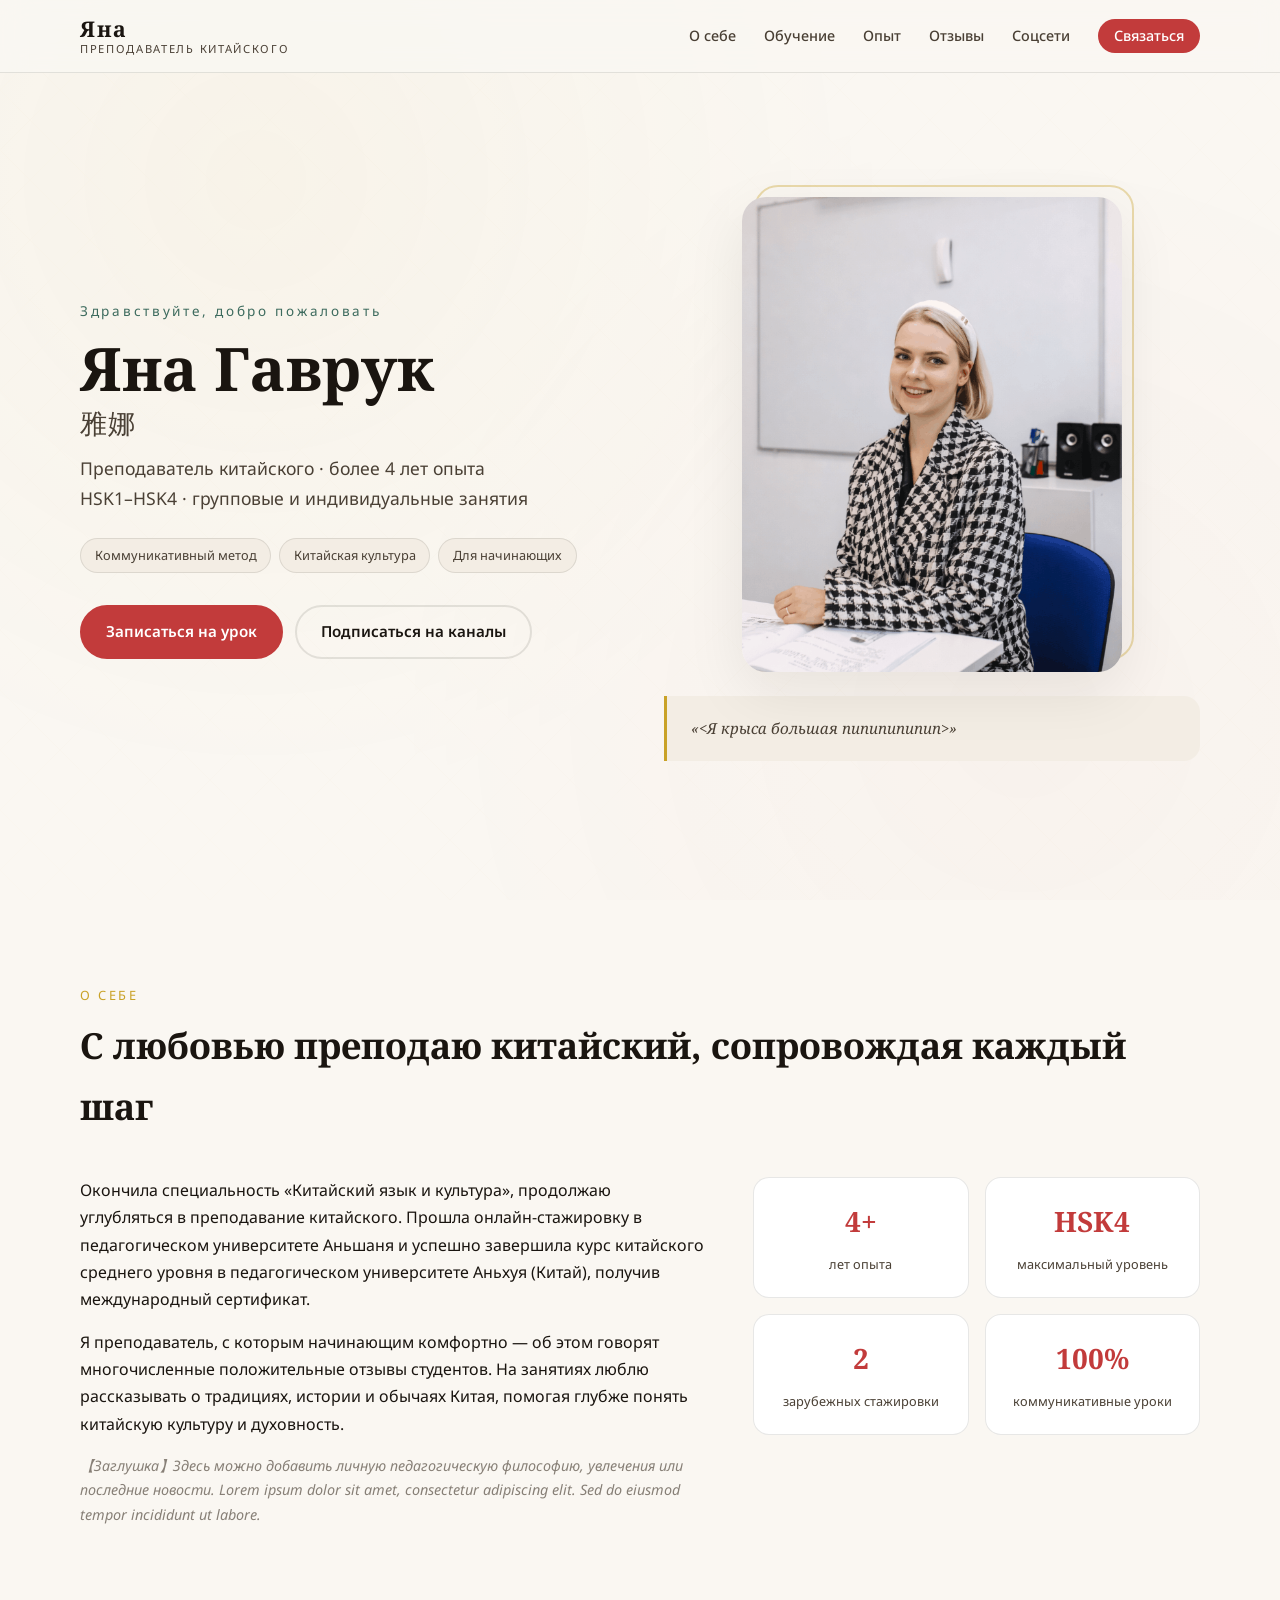
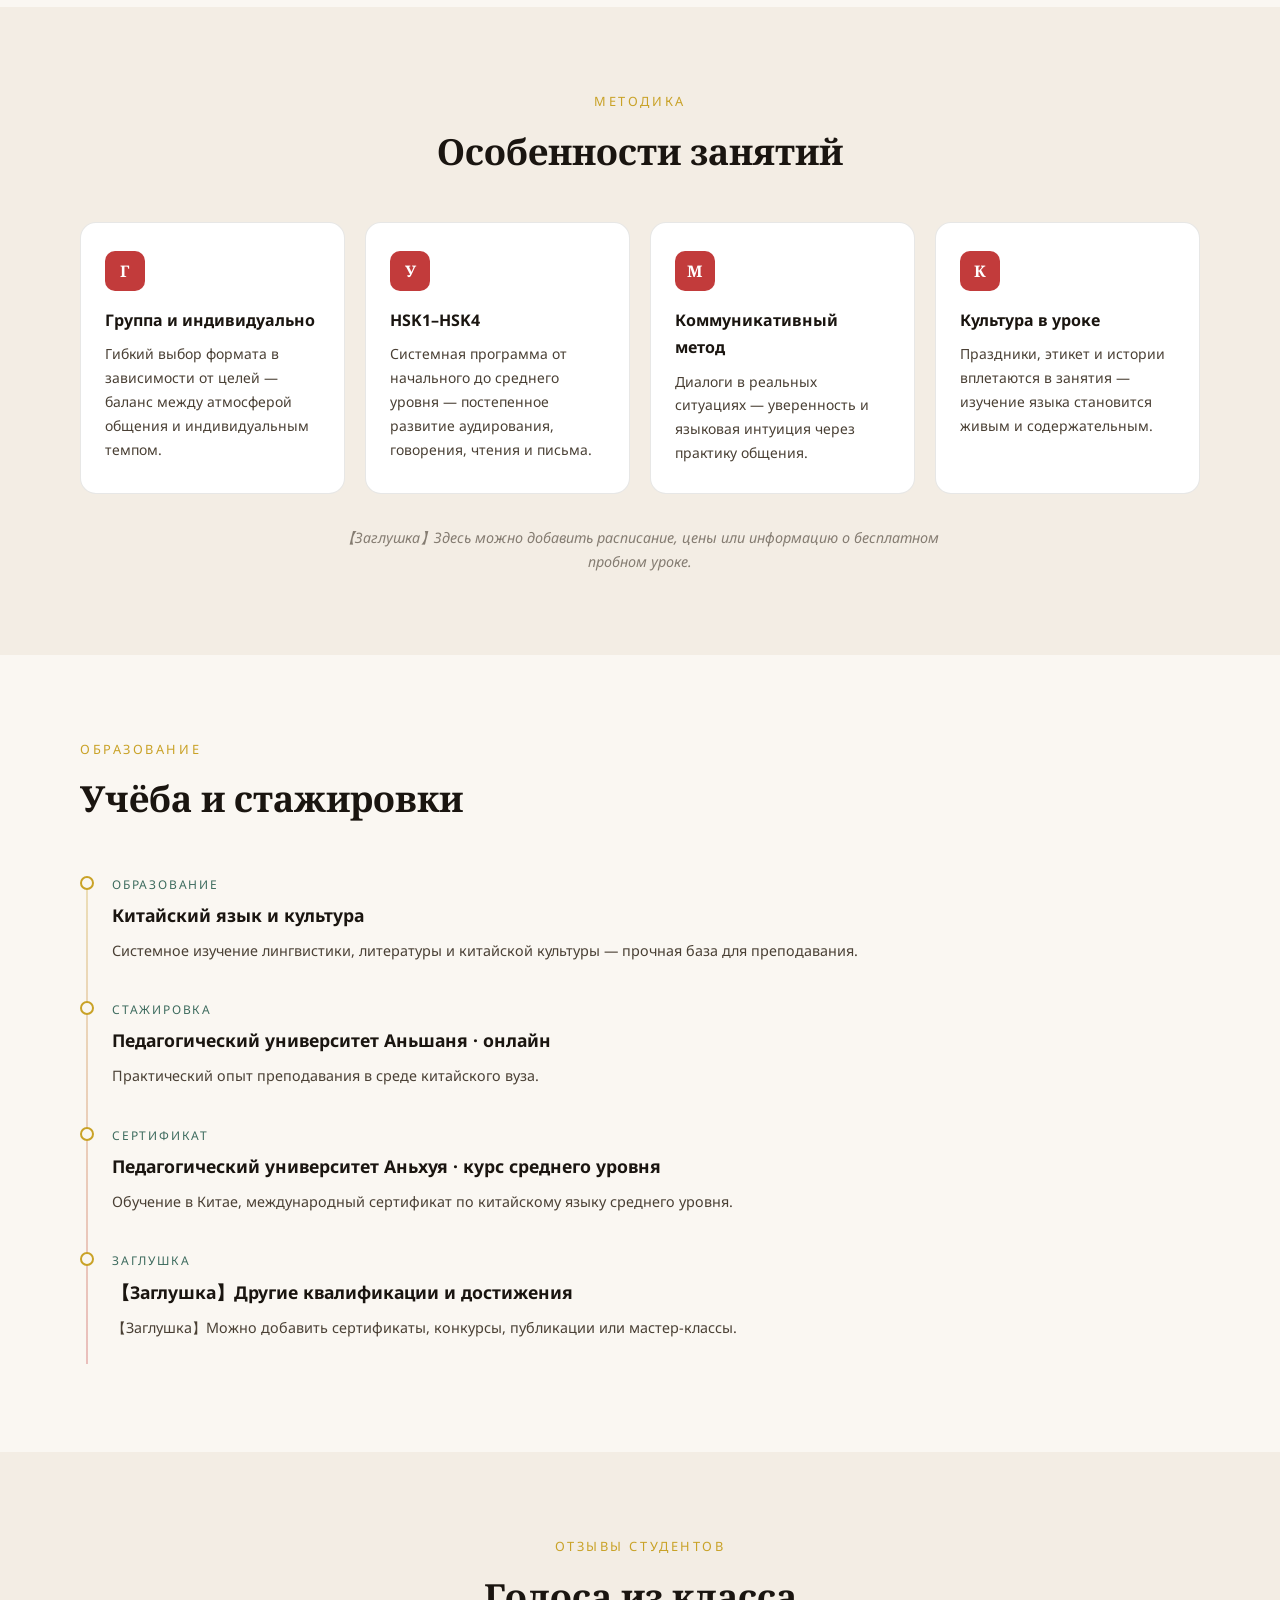
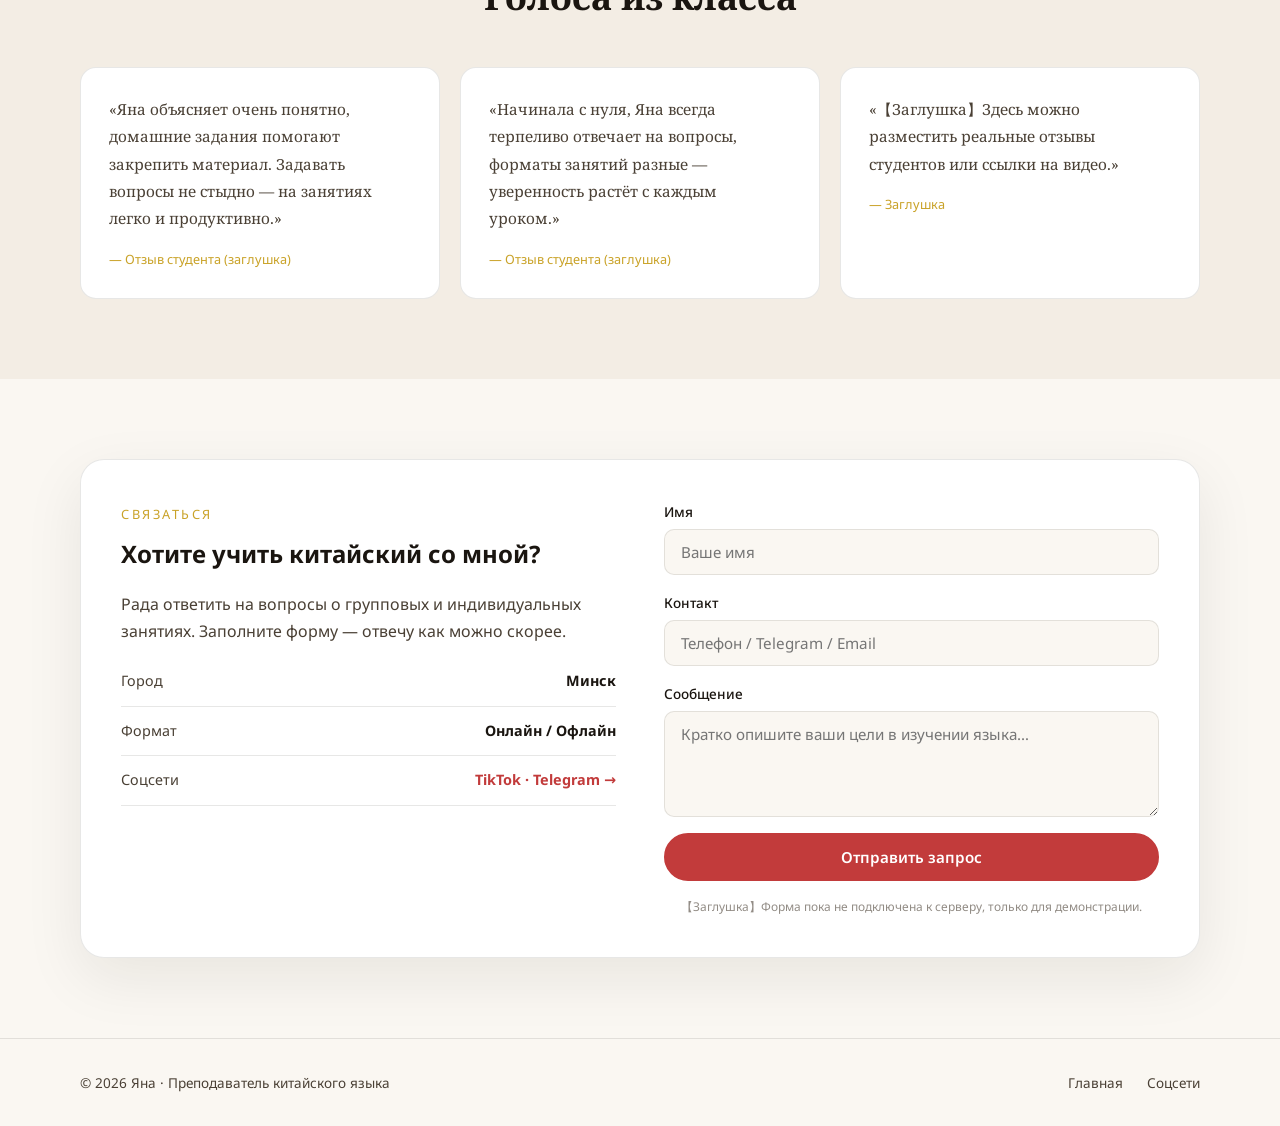
==== index.html @ d9997594 "Initial commit: Yana Chinese teacher portfolio site. Co-authored-by: Cursor <cursoragent@cursor.com>" ====
<!DOCTYPE html>
<html lang="ru">
<head>
  <meta charset="UTF-8" />
  <meta name="viewport" content="width=device-width, initial-scale=1.0" />
  <title>Яна · Преподаватель китайского языка</title>
  <meta name="description" content="Яна (Яна Гаврук) — преподаватель китайского языка, обучает HSK1–HSK4, сочетает язык и китайскую культуру." />
  <link rel="preconnect" href="https://fonts.googleapis.com" />
  <link rel="preconnect" href="https://fonts.gstatic.com" crossorigin />
  <link href="https://fonts.googleapis.com/css2?family=Noto+Sans:wght@300;400;500;600;700&family=Noto+Serif:wght@400;600;700&display=swap" rel="stylesheet" />
  <link rel="stylesheet" href="styles.css" />
</head>
<body>
  <div class="bg-pattern" aria-hidden="true"></div>

  <header class="site-header">
    <nav class="nav container">
      <a class="logo" href="index.html">
        <span class="logo-cn">Яна</span>
        <span class="logo-sub">Преподаватель китайского</span>
      </a>
      <button class="nav-toggle" aria-label="Открыть меню" aria-expanded="false">
        <span></span><span></span><span></span>
      </button>
      <ul class="nav-links">
        <li><a href="#about">О себе</a></li>
        <li><a href="#teaching">Обучение</a></li>
        <li><a href="#experience">Опыт</a></li>
        <li><a href="#reviews">Отзывы</a></li>
        <li><a href="social.html">Соцсети</a></li>
        <li><a href="#contact" class="nav-cta">Связаться</a></li>
      </ul>
    </nav>
  </header>

  <main>
    <section class="hero container">
      <div class="hero-content">
        <p class="eyebrow">Здравствуйте, добро пожаловать</p>
        <h1>Яна Гаврук <span class="name-ru">雅娜</span></h1>
        <p class="hero-lead">
          Преподаватель китайского · более 4 лет опыта<br />
          HSK1–HSK4 · групповые и индивидуальные занятия
        </p>
        <div class="hero-tags">
          <span>Коммуникативный метод</span>
          <span>Китайская культура</span>
          <span>Для начинающих</span>
        </div>
        <div class="hero-actions">
          <a href="#contact" class="btn btn-primary">Записаться на урок</a>
          <a href="social.html" class="btn btn-ghost">Подписаться на каналы</a>
        </div>
      </div>

      <div class="hero-visual">
        <div class="photo-frame">
          <img
            src="assets/photo.png"
            alt="Яна · преподаватель китайского языка"
            class="hero-photo"
            width="380"
            height="475"
          />
          <div class="photo-accent"></div>
        </div>
        <blockquote class="hero-quote">
          «<Я крыса большая пипипипипип>»
        </blockquote>
      </div>
    </section>

    <section id="about" class="section container">
      <div class="section-head">
        <span class="section-label">О себе</span>
        <h2>С любовью преподаю китайский, сопровождая каждый шаг</h2>
      </div>
      <div class="about-grid">
        <div class="about-text">
          <p>
            Окончила специальность «Китайский язык и культура», продолжаю углубляться в преподавание китайского.
            Прошла онлайн-стажировку в педагогическом университете Аньшаня и успешно завершила курс
            китайского среднего уровня в педагогическом университете Аньхуя (Китай), получив международный сертификат.
          </p>
          <p>
            Я преподаватель, с которым начинающим комфортно — об этом говорят многочисленные положительные отзывы студентов.
            На занятиях люблю рассказывать о традициях, истории и обычаях Китая, помогая глубже понять китайскую культуру и духовность.
          </p>
          <p class="placeholder-text">
            【Заглушка】Здесь можно добавить личную педагогическую философию, увлечения или последние новости. Lorem ipsum dolor sit amet,
            consectetur adipiscing elit. Sed do eiusmod tempor incididunt ut labore.
          </p>
        </div>
        <ul class="stats">
          <li>
            <strong>4+</strong>
            <span>лет опыта</span>
          </li>
          <li>
            <strong>HSK4</strong>
            <span>максимальный уровень</span>
          </li>
          <li>
            <strong>2</strong>
            <span>зарубежных стажировки</span>
          </li>
          <li>
            <strong>100%</strong>
            <span>коммуникативные уроки</span>
          </li>
        </ul>
      </div>
    </section>

    <section id="teaching" class="section section-alt">
      <div class="container">
        <div class="section-head center">
          <span class="section-label">Методика</span>
          <h2>Особенности занятий</h2>
        </div>
        <div class="cards">
          <article class="card">
            <div class="card-icon">Г</div>
            <h3>Группа и индивидуально</h3>
            <p>Гибкий выбор формата в зависимости от целей — баланс между атмосферой общения и индивидуальным темпом.</p>
          </article>
          <article class="card">
            <div class="card-icon">У</div>
            <h3>HSK1–HSK4</h3>
            <p>Системная программа от начального до среднего уровня — постепенное развитие аудирования, говорения, чтения и письма.</p>
          </article>
          <article class="card">
            <div class="card-icon">М</div>
            <h3>Коммуникативный метод</h3>
            <p>Диалоги в реальных ситуациях — уверенность и языковая интуиция через практику общения.</p>
          </article>
          <article class="card">
            <div class="card-icon">К</div>
            <h3>Культура в уроке</h3>
            <p>Праздники, этикет и истории вплетаются в занятия — изучение языка становится живым и содержательным.</p>
          </article>
        </div>
        <p class="placeholder-text center-block">
          【Заглушка】Здесь можно добавить расписание, цены или информацию о бесплатном пробном уроке.
        </p>
      </div>
    </section>

    <section id="experience" class="section container">
      <div class="section-head">
        <span class="section-label">Образование</span>
        <h2>Учёба и стажировки</h2>
      </div>
      <ol class="timeline">
        <li>
          <time>Образование</time>
          <h3>Китайский язык и культура</h3>
          <p>Системное изучение лингвистики, литературы и китайской культуры — прочная база для преподавания.</p>
        </li>
        <li>
          <time>Стажировка</time>
          <h3>Педагогический университет Аньшаня · онлайн</h3>
          <p>Практический опыт преподавания в среде китайского вуза.</p>
        </li>
        <li>
          <time>Сертификат</time>
          <h3>Педагогический университет Аньхуя · курс среднего уровня</h3>
          <p>Обучение в Китае, международный сертификат по китайскому языку среднего уровня.</p>
        </li>
        <li>
          <time>Заглушка</time>
          <h3>【Заглушка】Другие квалификации и достижения</h3>
          <p>【Заглушка】Можно добавить сертификаты, конкурсы, публикации или мастер-классы.</p>
        </li>
      </ol>
    </section>

    <section id="reviews" class="section section-alt">
      <div class="container">
        <div class="section-head center">
          <span class="section-label">Отзывы студентов</span>
          <h2>Голоса из класса</h2>
        </div>
        <div class="reviews">
          <figure class="review">
            <blockquote>
              «Яна объясняет очень понятно, домашние задания помогают закрепить материал. Задавать вопросы не стыдно — на занятиях легко и продуктивно.»
            </blockquote>
            <figcaption>— Отзыв студента (заглушка)</figcaption>
          </figure>
          <figure class="review">
            <blockquote>
              «Начинала с нуля, Яна всегда терпеливо отвечает на вопросы, форматы занятий разные — уверенность растёт с каждым уроком.»
            </blockquote>
            <figcaption>— Отзыв студента (заглушка)</figcaption>
          </figure>
          <figure class="review">
            <blockquote>
              «【Заглушка】Здесь можно разместить реальные отзывы студентов или ссылки на видео.»
            </blockquote>
            <figcaption>— Заглушка</figcaption>
          </figure>
        </div>
      </div>
    </section>

    <section id="contact" class="section container">
      <div class="contact-box">
        <div class="contact-text">
          <span class="section-label">Связаться</span>
          <h2>Хотите учить китайский со мной?</h2>
          <p>Рада ответить на вопросы о групповых и индивидуальных занятиях. Заполните форму — отвечу как можно скорее.</p>
          <ul class="contact-meta">
            <li>
              <span>Город</span>
              <strong>Минск</strong>
            </li>
            <li>
              <span>Формат</span>
              <strong>Онлайн / Офлайн</strong>
            </li>
            <li>
              <span>Соцсети</span>
              <strong><a href="social.html">TikTok · Telegram →</a></strong>
            </li>
          </ul>
        </div>
        <form class="contact-form" action="#" method="post">
          <label>
            Имя
            <input type="text" name="name" placeholder="Ваше имя" required />
          </label>
          <label>
            Контакт
            <input type="text" name="contact" placeholder="Телефон / Telegram / Email" required />
          </label>
          <label>
            Сообщение
            <textarea name="message" rows="4" placeholder="Кратко опишите ваши цели в изучении языка…"></textarea>
          </label>
          <button type="submit" class="btn btn-primary btn-full">Отправить запрос</button>
          <p class="form-note">【Заглушка】Форма пока не подключена к серверу, только для демонстрации.</p>
        </form>
      </div>
    </section>
  </main>

  <footer class="site-footer">
    <div class="container footer-inner">
      <p>© 2026 Яна · Преподаватель китайского языка</p>
      <nav>
        <a href="index.html">Главная</a>
        <a href="social.html">Соцсети</a>
      </nav>
    </div>
  </footer>

  <script src="main.js"></script>
</body>
</html>
---- styles.css ----
/* ── Design tokens ── */
:root {
  --ink: #1a1510;
  --ink-soft: #4a4035;
  --paper: #faf7f2;
  --paper-alt: #f3ede4;
  --red: #c23b3b;
  --red-deep: #9b2c2c;
  --gold: #c9a227;
  --gold-light: #e8d48b;
  --jade: #3d6b5e;
  --border: rgba(26, 21, 16, 0.1);
  --shadow: 0 20px 60px rgba(26, 21, 16, 0.08);
  --radius: 16px;
  --radius-lg: 24px;
  --font-sans: "Noto Sans", system-ui, sans-serif;
  --font-serif: "Noto Serif", Georgia, serif;
  --max-w: 1120px;
  --header-h: 72px;
}

*, *::before, *::after { box-sizing: border-box; margin: 0; padding: 0; }

html { scroll-behavior: smooth; }

body {
  font-family: var(--font-sans);
  color: var(--ink);
  background: var(--paper);
  line-height: 1.7;
  -webkit-font-smoothing: antialiased;
}

a { color: var(--red); text-decoration: none; transition: color 0.2s; }
a:hover { color: var(--red-deep); }

img { max-width: 100%; display: block; }

.container {
  width: min(100% - 2rem, var(--max-w));
  margin-inline: auto;
}

/* ── Background pattern ── */
.bg-pattern {
  position: fixed;
  inset: 0;
  pointer-events: none;
  z-index: -1;
  opacity: 0.35;
  background-image:
    radial-gradient(circle at 20% 20%, rgba(201, 162, 39, 0.12) 0%, transparent 50%),
    radial-gradient(circle at 80% 80%, rgba(194, 59, 59, 0.08) 0%, transparent 50%),
    url("data:image/svg+xml,%3Csvg width='60' height='60' viewBox='0 0 60 60' xmlns='http://www.w3.org/2000/svg'%3E%3Cpath d='M30 0L60 30L30 60L0 30Z' fill='none' stroke='%23c9a227' stroke-width='0.3' opacity='0.15'/%3E%3C/svg%3E");
}

/* ── Header ── */
.site-header {
  position: sticky;
  top: 0;
  z-index: 100;
  background: rgba(250, 247, 242, 0.85);
  backdrop-filter: blur(12px);
  border-bottom: 1px solid var(--border);
}

.nav {
  display: flex;
  align-items: center;
  justify-content: space-between;
  height: var(--header-h);
  gap: 1rem;
}

.logo {
  display: flex;
  flex-direction: column;
  line-height: 1.2;
  color: var(--ink);
}
.logo:hover { color: var(--ink); }
.logo-cn {
  font-family: var(--font-serif);
  font-size: 1.35rem;
  font-weight: 700;
  letter-spacing: 0.08em;
}
.logo-sub {
  font-size: 0.7rem;
  color: var(--ink-soft);
  letter-spacing: 0.15em;
  text-transform: uppercase;
}

.nav-links {
  display: flex;
  align-items: center;
  gap: 1.75rem;
  list-style: none;
}

.nav-links a {
  font-size: 0.9rem;
  color: var(--ink-soft);
  font-weight: 500;
}
.nav-links a:hover,
.nav-links a.active { color: var(--red); }

.nav-cta {
  padding: 0.45rem 1rem;
  background: var(--red);
  color: #fff !important;
  border-radius: 999px;
}
.nav-cta:hover { background: var(--red-deep); color: #fff !important; }

.nav-toggle {
  display: none;
  flex-direction: column;
  gap: 5px;
  background: none;
  border: none;
  cursor: pointer;
  padding: 4px;
}
.nav-toggle span {
  display: block;
  width: 22px;
  height: 2px;
  background: var(--ink);
  border-radius: 2px;
  transition: transform 0.3s, opacity 0.3s;
}

/* ── Buttons ── */
.btn {
  display: inline-flex;
  align-items: center;
  justify-content: center;
  gap: 0.5rem;
  padding: 0.75rem 1.5rem;
  border-radius: 999px;
  font-size: 0.95rem;
  font-weight: 600;
  border: 2px solid transparent;
  cursor: pointer;
  transition: all 0.25s;
  font-family: inherit;
}

.btn-primary {
  background: var(--red);
  color: #fff;
  border-color: var(--red);
}
.btn-primary:hover {
  background: var(--red-deep);
  border-color: var(--red-deep);
  color: #fff;
  transform: translateY(-1px);
  box-shadow: 0 8px 24px rgba(194, 59, 59, 0.25);
}

.btn-ghost {
  background: transparent;
  color: var(--ink);
  border-color: var(--border);
}
.btn-ghost:hover {
  border-color: var(--gold);
  color: var(--red);
}

.btn-full { width: 100%; }

/* ── Hero ── */
.hero {
  display: grid;
  grid-template-columns: 1fr 1fr;
  gap: 3rem;
  align-items: center;
  padding: 4rem 0 5rem;
  min-height: calc(100vh - var(--header-h));
}

.eyebrow {
  font-size: 0.85rem;
  color: var(--jade);
  letter-spacing: 0.2em;
  margin-bottom: 0.75rem;
}

.hero h1 {
  font-family: var(--font-serif);
  font-size: clamp(2.5rem, 5vw, 3.75rem);
  font-weight: 700;
  line-height: 1.15;
  margin-bottom: 1rem;
}

.name-ru {
  display: block;
  font-size: 0.45em;
  font-family: var(--font-sans);
  font-weight: 400;
  color: var(--ink-soft);
  letter-spacing: 0.05em;
  margin-top: 0.25rem;
}

.hero-lead {
  font-size: 1.1rem;
  color: var(--ink-soft);
  margin-bottom: 1.5rem;
}

.hero-tags {
  display: flex;
  flex-wrap: wrap;
  gap: 0.5rem;
  margin-bottom: 2rem;
}
.hero-tags span {
  padding: 0.35rem 0.85rem;
  background: var(--paper-alt);
  border: 1px solid var(--border);
  border-radius: 999px;
  font-size: 0.8rem;
  color: var(--ink-soft);
}

.hero-actions { display: flex; flex-wrap: wrap; gap: 0.75rem; }

/* Photo placeholder */
.hero-visual { position: relative; }

.photo-frame {
  position: relative;
  aspect-ratio: 4 / 5;
  max-width: 380px;
  margin-inline: auto;
}

.hero-photo {
  width: 100%;
  height: 100%;
  object-fit: cover;
  object-position: center top;
  border-radius: var(--radius-lg);
  position: relative;
  z-index: 1;
  box-shadow: var(--shadow);
}

.photo-accent {
  position: absolute;
  inset: -12px -12px 12px 12px;
  border: 2px solid var(--gold);
  border-radius: var(--radius-lg);
  opacity: 0.35;
  z-index: 0;
}

.hero-quote {
  margin-top: 1.5rem;
  padding: 1.25rem 1.5rem;
  background: var(--paper-alt);
  border-left: 3px solid var(--gold);
  border-radius: 0 var(--radius) var(--radius) 0;
  font-family: var(--font-serif);
  font-size: 0.95rem;
  color: var(--ink-soft);
  font-style: italic;
}

/* ── Sections ── */
.section { padding: 5rem 0; }
.section-alt { background: var(--paper-alt); }

.section-head { margin-bottom: 2.5rem; }
.section-head.center { text-align: center; }

.section-label {
  display: inline-block;
  font-size: 0.8rem;
  letter-spacing: 0.2em;
  color: var(--gold);
  margin-bottom: 0.5rem;
  text-transform: uppercase;
}

.section-head h2,
.social-page h1 {
  font-family: var(--font-serif);
  font-size: clamp(1.75rem, 3vw, 2.25rem);
  font-weight: 700;
}

.page-intro {
  margin-top: 1rem;
  color: var(--ink-soft);
  max-width: 520px;
  margin-inline: auto;
}

.placeholder-text {
  color: var(--ink-soft);
  opacity: 0.65;
  font-size: 0.9rem;
  font-style: italic;
  margin-top: 1rem;
}
.center-block { text-align: center; max-width: 600px; margin-inline: auto; }

/* ── About ── */
.about-grid {
  display: grid;
  grid-template-columns: 1.4fr 1fr;
  gap: 3rem;
  align-items: start;
}

.about-text p + p { margin-top: 1rem; }

.stats {
  list-style: none;
  display: grid;
  grid-template-columns: 1fr 1fr;
  gap: 1rem;
}
.stats li {
  padding: 1.25rem;
  background: #fff;
  border-radius: var(--radius);
  border: 1px solid var(--border);
  text-align: center;
}
.stats strong {
  display: block;
  font-family: var(--font-serif);
  font-size: 1.75rem;
  color: var(--red);
  margin-bottom: 0.25rem;
}
.stats span { font-size: 0.8rem; color: var(--ink-soft); }

/* ── Cards ── */
.cards {
  display: grid;
  grid-template-columns: repeat(4, 1fr);
  gap: 1.25rem;
  margin-bottom: 2rem;
}

.card {
  padding: 1.75rem 1.5rem;
  background: #fff;
  border-radius: var(--radius);
  border: 1px solid var(--border);
  transition: transform 0.25s, box-shadow 0.25s;
}
.card:hover {
  transform: translateY(-4px);
  box-shadow: var(--shadow);
}

.card-icon {
  width: 40px;
  height: 40px;
  display: flex;
  align-items: center;
  justify-content: center;
  background: var(--red);
  color: #fff;
  border-radius: 10px;
  font-family: var(--font-serif);
  font-weight: 700;
  font-size: 1rem;
  margin-bottom: 1rem;
}

.card h3 {
  font-size: 1rem;
  margin-bottom: 0.5rem;
}
.card p {
  font-size: 0.875rem;
  color: var(--ink-soft);
}

/* ── Timeline ── */
.timeline {
  list-style: none;
  position: relative;
  padding-left: 2rem;
}
.timeline::before {
  content: "";
  position: absolute;
  left: 6px;
  top: 8px;
  bottom: 8px;
  width: 2px;
  background: linear-gradient(to bottom, var(--gold), var(--red));
  opacity: 0.3;
}
.timeline li {
  position: relative;
  padding-bottom: 2rem;
}
.timeline li::before {
  content: "";
  position: absolute;
  left: -2rem;
  top: 6px;
  width: 14px;
  height: 14px;
  border-radius: 50%;
  background: var(--paper);
  border: 2px solid var(--gold);
}
.timeline time {
  font-size: 0.75rem;
  letter-spacing: 0.15em;
  color: var(--jade);
  text-transform: uppercase;
}
.timeline h3 {
  font-size: 1.1rem;
  margin: 0.25rem 0 0.5rem;
}
.timeline p {
  font-size: 0.9rem;
  color: var(--ink-soft);
}

/* ── Reviews ── */
.reviews {
  display: grid;
  grid-template-columns: repeat(3, 1fr);
  gap: 1.25rem;
}

.review {
  padding: 1.75rem;
  background: #fff;
  border-radius: var(--radius);
  border: 1px solid var(--border);
}
.review blockquote {
  font-family: var(--font-serif);
  font-size: 0.95rem;
  color: var(--ink-soft);
  margin-bottom: 1rem;
  line-height: 1.8;
}
.review figcaption {
  font-size: 0.8rem;
  color: var(--gold);
}

/* ── Contact ── */
.contact-box {
  display: grid;
  grid-template-columns: 1fr 1fr;
  gap: 3rem;
  padding: 2.5rem;
  background: #fff;
  border-radius: var(--radius-lg);
  border: 1px solid var(--border);
  box-shadow: var(--shadow);
}

.contact-text p { color: var(--ink-soft); margin: 1rem 0 1.5rem; }

.contact-meta {
  list-style: none;
  display: flex;
  flex-direction: column;
  gap: 0.75rem;
}
.contact-meta li {
  display: flex;
  justify-content: space-between;
  padding-bottom: 0.75rem;
  border-bottom: 1px solid var(--border);
  font-size: 0.9rem;
}
.contact-meta span { color: var(--ink-soft); }

.contact-form {
  display: flex;
  flex-direction: column;
  gap: 1rem;
}
.contact-form label {
  display: flex;
  flex-direction: column;
  gap: 0.35rem;
  font-size: 0.85rem;
  font-weight: 500;
}
.contact-form input,
.contact-form textarea {
  padding: 0.75rem 1rem;
  border: 1px solid var(--border);
  border-radius: 10px;
  font-family: inherit;
  font-size: 0.95rem;
  background: var(--paper);
  transition: border-color 0.2s;
}
.contact-form input:focus,
.contact-form textarea:focus {
  outline: none;
  border-color: var(--gold);
}

.form-note {
  font-size: 0.75rem;
  color: var(--ink-soft);
  opacity: 0.6;
  text-align: center;
}

/* ── Social page ── */
.social-page .section { padding-top: 3rem; }

.social-grid {
  display: grid;
  grid-template-columns: 1fr 1fr;
  gap: 1.5rem;
  margin: 2.5rem 0;
}

.social-card {
  padding: 2rem;
  background: #fff;
  border-radius: var(--radius-lg);
  border: 1px solid var(--border);
  box-shadow: var(--shadow);
}

.social-card-header {
  display: flex;
  align-items: center;
  gap: 1rem;
  margin-bottom: 1.25rem;
}

.social-icon {
  width: 52px;
  height: 52px;
  border-radius: 14px;
  display: flex;
  align-items: center;
  justify-content: center;
}
.social-icon svg { width: 28px; height: 28px; }

.social-tiktok .social-icon {
  background: #010101;
  color: #fff;
}
.social-telegram .social-icon {
  background: #2aabee;
  color: #fff;
}

.social-card h2 {
  font-family: var(--font-serif);
  font-size: 1.35rem;
}
.social-handle {
  font-size: 0.85rem;
  color: var(--ink-soft);
}

.social-card > p {
  color: var(--ink-soft);
  font-size: 0.9rem;
  margin-bottom: 1rem;
}

.social-features {
  list-style: none;
  margin-bottom: 1.5rem;
}
.social-features li {
  padding: 0.4rem 0;
  font-size: 0.875rem;
  color: var(--ink-soft);
  padding-left: 1.25rem;
  position: relative;
}
.social-features li::before {
  content: "·";
  position: absolute;
  left: 0;
  color: var(--gold);
  font-weight: 700;
}

.social-preview {
  margin-top: 3rem;
  padding: 2rem;
  background: var(--paper-alt);
  border-radius: var(--radius-lg);
}
.social-preview h3 {
  font-family: var(--font-serif);
  margin-bottom: 1.25rem;
}

.preview-grid {
  display: grid;
  grid-template-columns: repeat(4, 1fr);
  gap: 1rem;
}

.preview-item p {
  font-size: 0.8rem;
  color: var(--ink-soft);
  margin-top: 0.5rem;
}

.placeholder-thumb {
  aspect-ratio: 16/10;
  background: linear-gradient(135deg, #e8e2d8, #d5cdc0);
  border-radius: 10px;
  display: flex;
  align-items: center;
  justify-content: center;
  font-size: 0.75rem;
  color: var(--ink-soft);
  opacity: 0.7;
  border: 1px dashed var(--border);
}

.back-link-wrap {
  text-align: center;
  margin-top: 2.5rem;
}

/* ── Footer ── */
.site-footer {
  padding: 2rem 0;
  border-top: 1px solid var(--border);
}
.footer-inner {
  display: flex;
  justify-content: space-between;
  align-items: center;
  font-size: 0.85rem;
  color: var(--ink-soft);
}
.footer-inner nav {
  display: flex;
  gap: 1.5rem;
}
.footer-inner a { color: var(--ink-soft); }
.footer-inner a:hover { color: var(--red); }

/* ── Responsive ── */
@media (max-width: 960px) {
  .hero { grid-template-columns: 1fr; min-height: auto; padding-top: 2.5rem; }
  .hero-visual { order: -1; }
  .photo-frame { max-width: 280px; }
  .about-grid { grid-template-columns: 1fr; }
  .cards { grid-template-columns: repeat(2, 1fr); }
  .reviews { grid-template-columns: 1fr; }
  .contact-box { grid-template-columns: 1fr; }
  .social-grid { grid-template-columns: 1fr; }
  .preview-grid { grid-template-columns: repeat(2, 1fr); }
}

@media (max-width: 640px) {
  .nav-toggle { display: flex; }

  .nav-links {
    position: fixed;
    top: var(--header-h);
    left: 0;
    right: 0;
    background: rgba(250, 247, 242, 0.97);
    backdrop-filter: blur(12px);
    flex-direction: column;
    padding: 1.5rem;
    gap: 1rem;
    border-bottom: 1px solid var(--border);
    transform: translateY(-120%);
    opacity: 0;
    transition: transform 0.3s, opacity 0.3s;
    pointer-events: none;
  }
  .nav-links.open {
    transform: translateY(0);
    opacity: 1;
    pointer-events: auto;
  }

  .cards { grid-template-columns: 1fr; }
  .stats { grid-template-columns: 1fr 1fr; }
  .preview-grid { grid-template-columns: 1fr 1fr; }
  .footer-inner { flex-direction: column; gap: 1rem; text-align: center; }
}
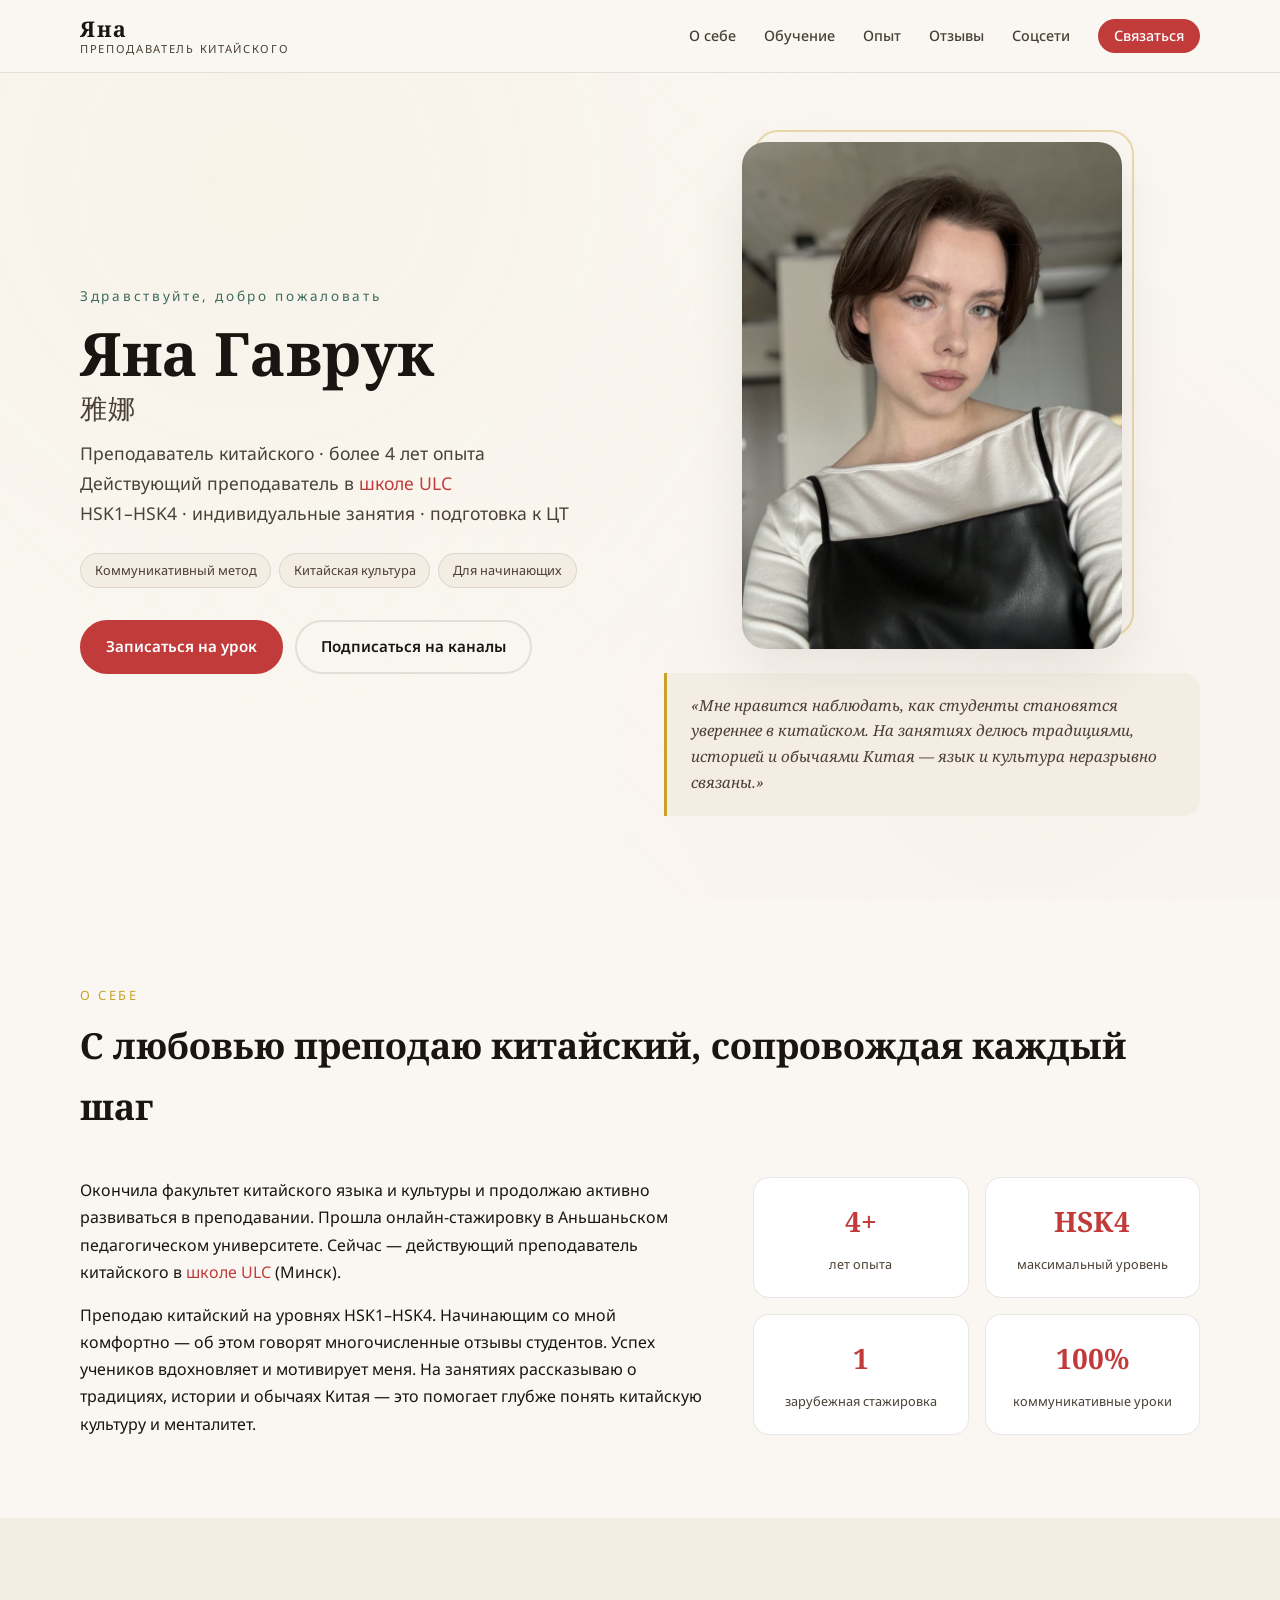
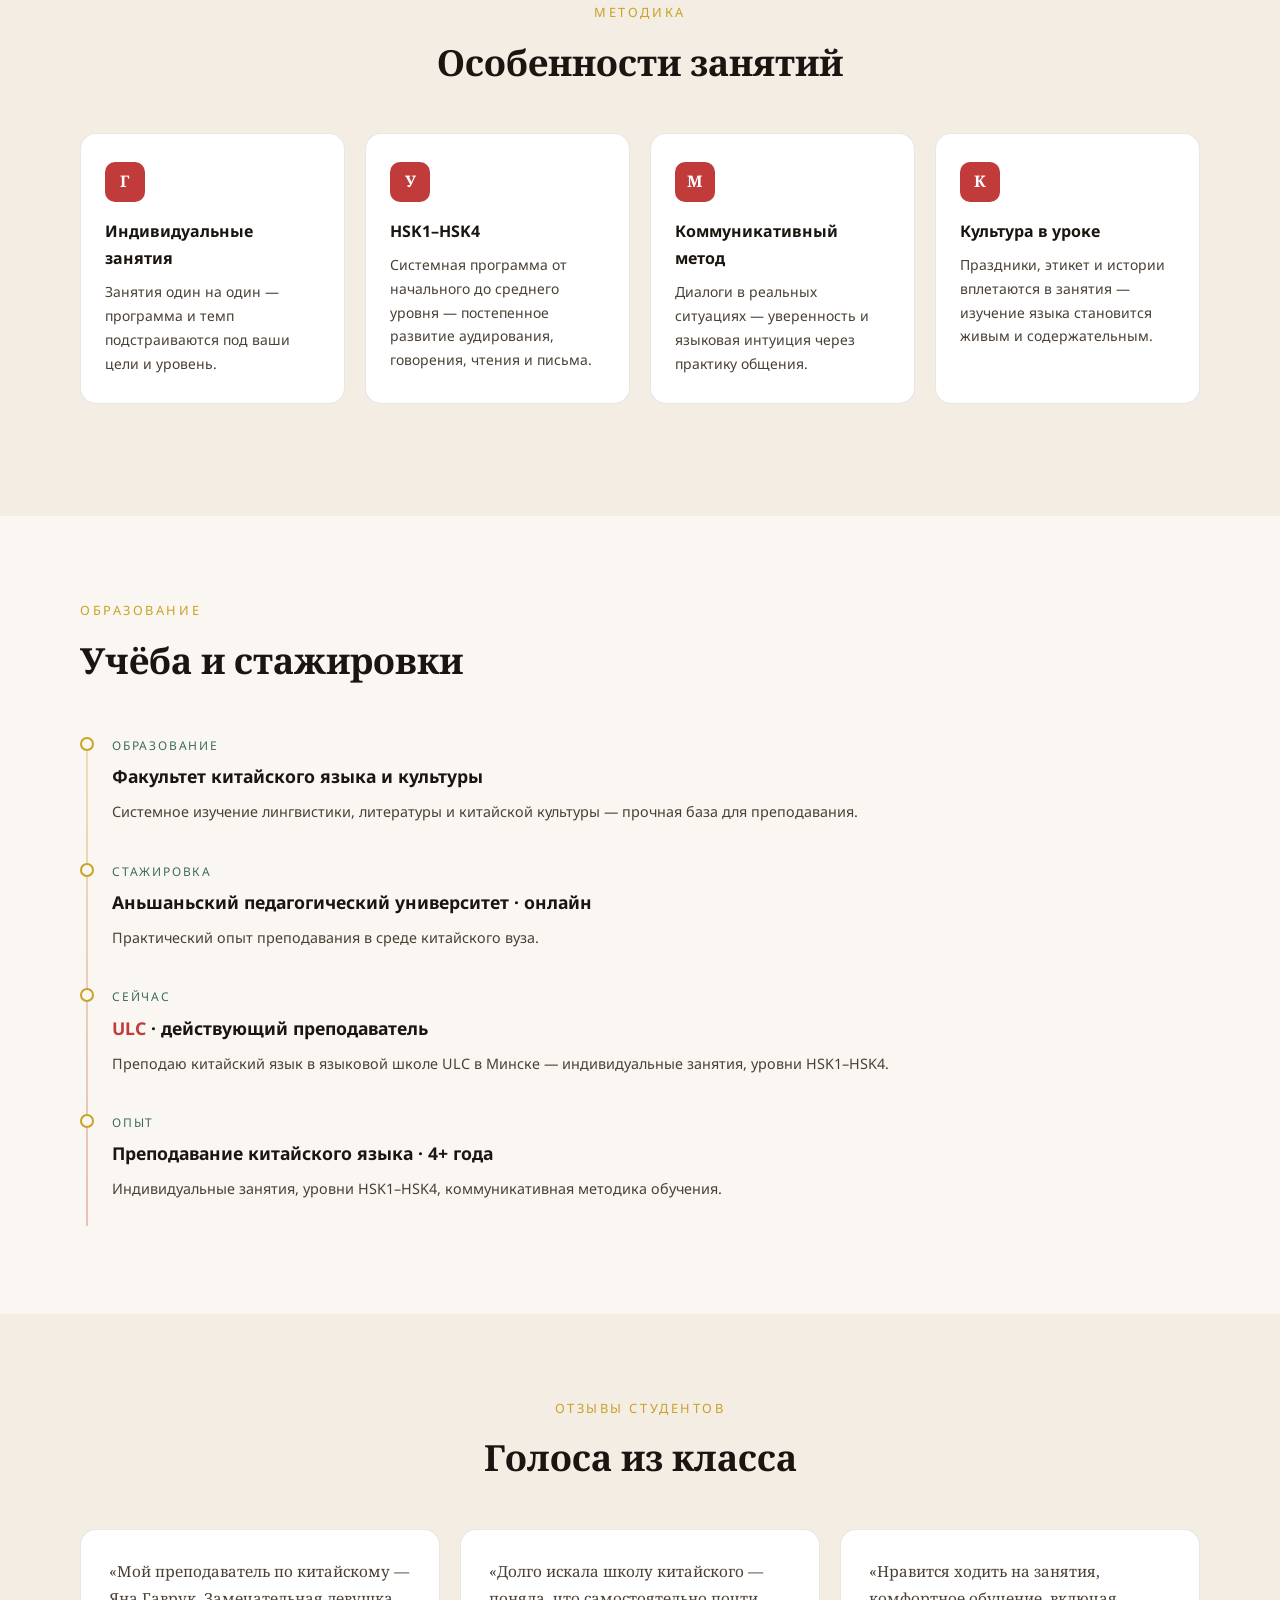
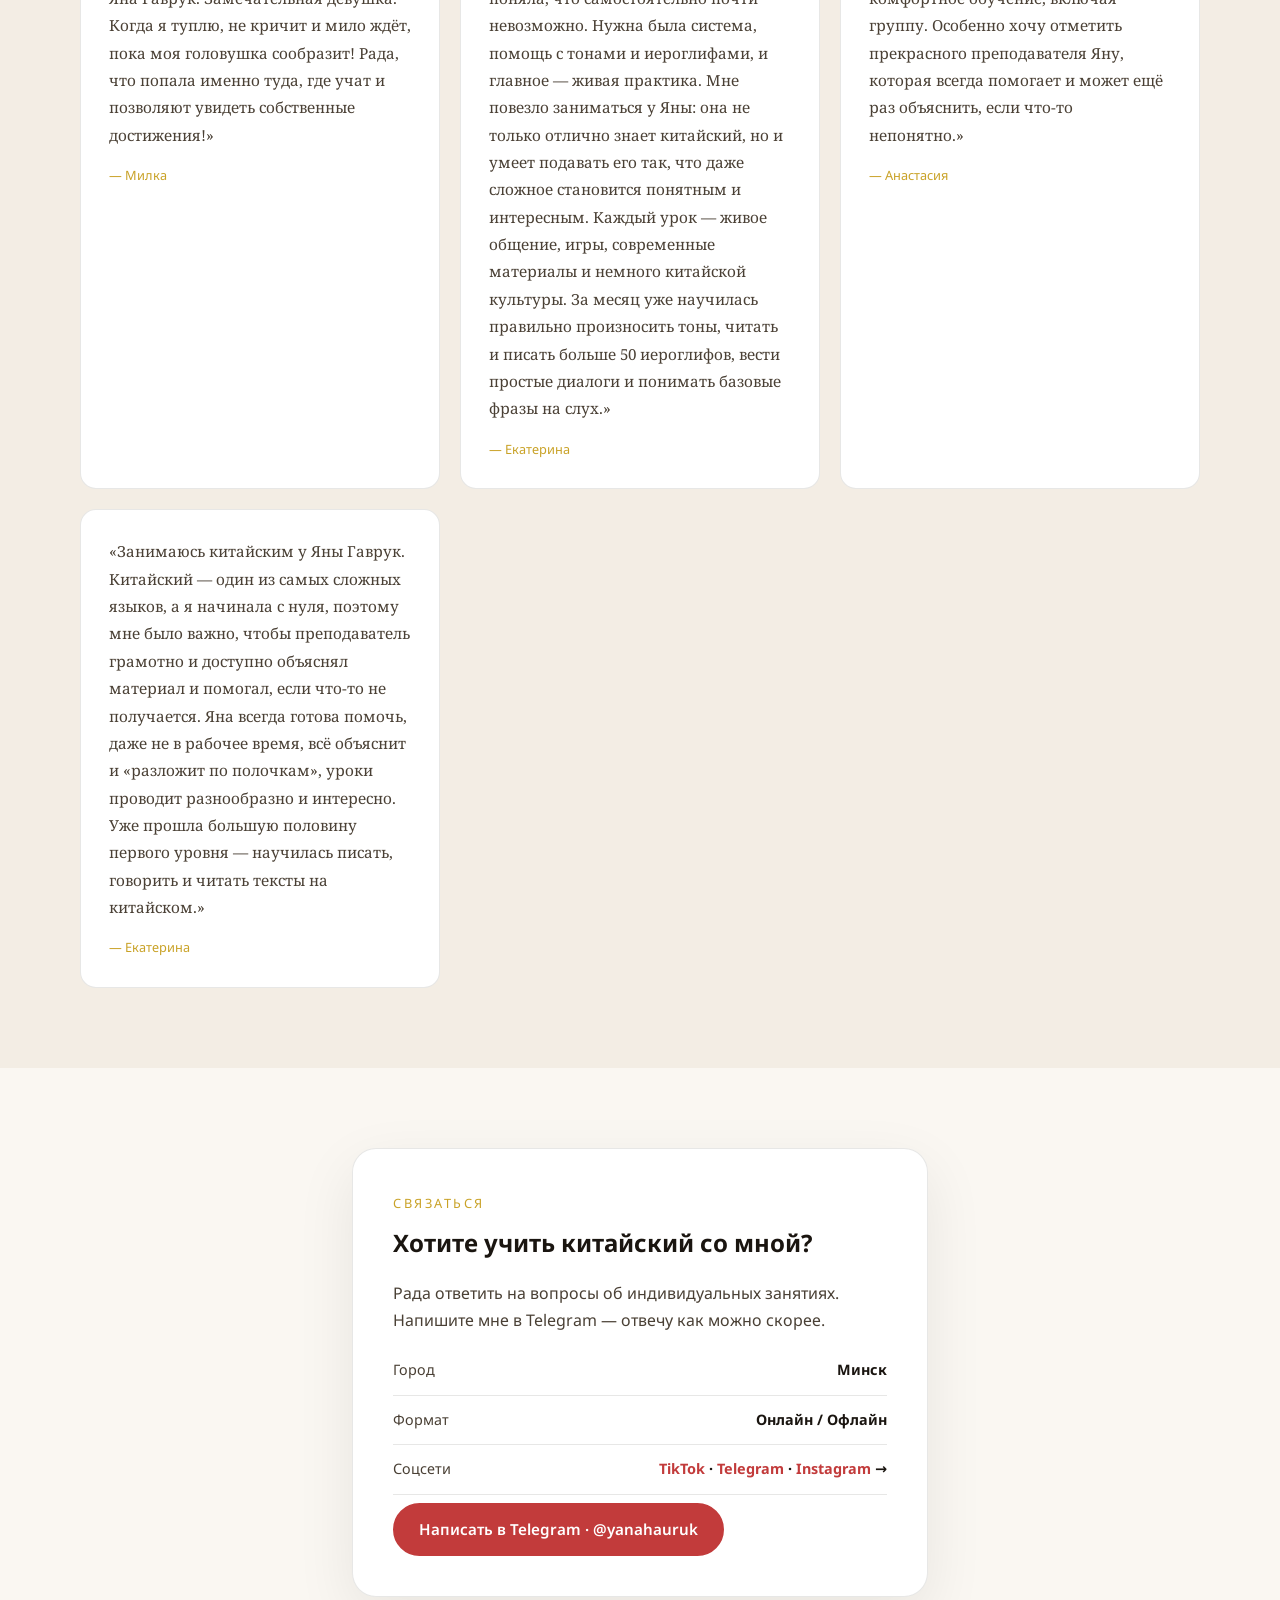
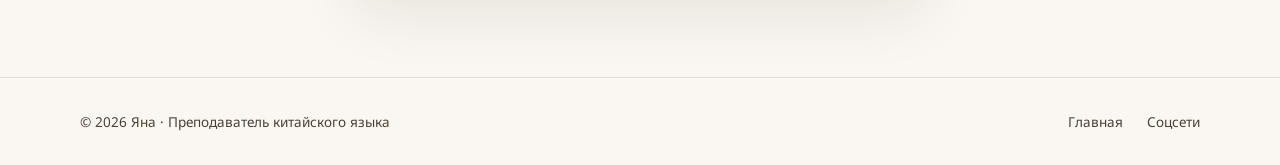
==== commit 87f9ad2d: "Update portfolio content, social links, and deploy script. Replace placeholders with ULC profile, st" ====
--- a/index.html
+++ b/index.html
@@ -40,7 +40,8 @@
         <h1>Яна Гаврук <span class="name-ru">雅娜</span></h1>
         <p class="hero-lead">
           Преподаватель китайского · более 4 лет опыта<br />
-          HSK1–HSK4 · групповые и индивидуальные занятия
+          Действующий преподаватель в <a href="https://ulc.by/teachers/yana-g" target="_blank" rel="noopener noreferrer">школе ULC</a><br />
+          HSK1–HSK4 · индивидуальные занятия · подготовка к ЦТ
         </p>
         <div class="hero-tags">
           <span>Коммуникативный метод</span>
@@ -60,12 +61,12 @@
             alt="Яна · преподаватель китайского языка"
             class="hero-photo"
             width="380"
-            height="475"
+            height="507"
           />
           <div class="photo-accent"></div>
         </div>
         <blockquote class="hero-quote">
-          «<Я крыса большая пипипипипип>»
+          «Мне нравится наблюдать, как студенты становятся увереннее в китайском. На занятиях делюсь традициями, историей и обычаями Китая — язык и культура неразрывно связаны.»
         </blockquote>
       </div>
     </section>
@@ -78,17 +79,14 @@
       <div class="about-grid">
         <div class="about-text">
           <p>
-            Окончила специальность «Китайский язык и культура», продолжаю углубляться в преподавание китайского.
-            Прошла онлайн-стажировку в педагогическом университете Аньшаня и успешно завершила курс
-            китайского среднего уровня в педагогическом университете Аньхуя (Китай), получив международный сертификат.
+            Окончила факультет китайского языка и культуры и продолжаю активно развиваться в преподавании.
+            Прошла онлайн-стажировку в Аньшаньском педагогическом университете.
+            Сейчас — действующий преподаватель китайского в <a href="https://ulc.by/teachers/yana-g" target="_blank" rel="noopener noreferrer">школе ULC</a> (Минск).
           </p>
           <p>
-            Я преподаватель, с которым начинающим комфортно — об этом говорят многочисленные положительные отзывы студентов.
-            На занятиях люблю рассказывать о традициях, истории и обычаях Китая, помогая глубже понять китайскую культуру и духовность.
-          </p>
-          <p class="placeholder-text">
-            【Заглушка】Здесь можно добавить личную педагогическую философию, увлечения или последние новости. Lorem ipsum dolor sit amet,
-            consectetur adipiscing elit. Sed do eiusmod tempor incididunt ut labore.
+            Преподаю китайский на уровнях HSK1–HSK4. Начинающим со мной комфортно —
+            об этом говорят многочисленные отзывы студентов. Успех учеников вдохновляет и мотивирует меня.
+            На занятиях рассказываю о традициях, истории и обычаях Китая — это помогает глубже понять китайскую культуру и менталитет.
           </p>
         </div>
         <ul class="stats">
@@ -101,8 +99,8 @@
             <span>максимальный уровень</span>
           </li>
           <li>
-            <strong>2</strong>
-            <span>зарубежных стажировки</span>
+            <strong>1</strong>
+            <span>зарубежная стажировка</span>
           </li>
           <li>
             <strong>100%</strong>
@@ -121,8 +119,8 @@
         <div class="cards">
           <article class="card">
             <div class="card-icon">Г</div>
-            <h3>Группа и индивидуально</h3>
-            <p>Гибкий выбор формата в зависимости от целей — баланс между атмосферой общения и индивидуальным темпом.</p>
+            <h3>Индивидуальные занятия</h3>
+            <p>Занятия один на один — программа и темп подстраиваются под ваши цели и уровень.</p>
           </article>
           <article class="card">
             <div class="card-icon">У</div>
@@ -140,9 +138,6 @@
             <p>Праздники, этикет и истории вплетаются в занятия — изучение языка становится живым и содержательным.</p>
           </article>
         </div>
-        <p class="placeholder-text center-block">
-          【Заглушка】Здесь можно добавить расписание, цены или информацию о бесплатном пробном уроке.
-        </p>
       </div>
     </section>
 
@@ -154,23 +149,23 @@
       <ol class="timeline">
         <li>
           <time>Образование</time>
-          <h3>Китайский язык и культура</h3>
+          <h3>Факультет китайского языка и культуры</h3>
           <p>Системное изучение лингвистики, литературы и китайской культуры — прочная база для преподавания.</p>
         </li>
         <li>
           <time>Стажировка</time>
-          <h3>Педагогический университет Аньшаня · онлайн</h3>
+          <h3>Аньшаньский педагогический университет · онлайн</h3>
           <p>Практический опыт преподавания в среде китайского вуза.</p>
         </li>
         <li>
-          <time>Сертификат</time>
-          <h3>Педагогический университет Аньхуя · курс среднего уровня</h3>
-          <p>Обучение в Китае, международный сертификат по китайскому языку среднего уровня.</p>
-        </li>
-        <li>
-          <time>Заглушка</time>
-          <h3>【Заглушка】Другие квалификации и достижения</h3>
-          <p>【Заглушка】Можно добавить сертификаты, конкурсы, публикации или мастер-классы.</p>
+          <time>Сейчас</time>
+          <h3><a href="https://ulc.by/teachers/yana-g" target="_blank" rel="noopener noreferrer">ULC</a> · действующий преподаватель</h3>
+          <p>Преподаю китайский язык в языковой школе ULC в Минске — индивидуальные занятия, уровни HSK1–HSK4.</p>
+        </li>
+        <li>
+          <time>Опыт</time>
+          <h3>Преподавание китайского языка · 4+ года</h3>
+          <p>Индивидуальные занятия, уровни HSK1–HSK4, коммуникативная методика обучения.</p>
         </li>
       </ol>
     </section>
@@ -184,21 +179,27 @@
         <div class="reviews">
           <figure class="review">
             <blockquote>
-              «Яна объясняет очень понятно, домашние задания помогают закрепить материал. Задавать вопросы не стыдно — на занятиях легко и продуктивно.»
-            </blockquote>
-            <figcaption>— Отзыв студента (заглушка)</figcaption>
-          </figure>
-          <figure class="review">
-            <blockquote>
-              «Начинала с нуля, Яна всегда терпеливо отвечает на вопросы, форматы занятий разные — уверенность растёт с каждым уроком.»
-            </blockquote>
-            <figcaption>— Отзыв студента (заглушка)</figcaption>
-          </figure>
-          <figure class="review">
-            <blockquote>
-              «【Заглушка】Здесь можно разместить реальные отзывы студентов или ссылки на видео.»
-            </blockquote>
-            <figcaption>— Заглушка</figcaption>
+              «Мой преподаватель по китайскому — Яна Гаврук. Замечательная девушка. Когда я туплю, не кричит и мило ждёт, пока моя головушка сообразит! Рада, что попала именно туда, где учат и позволяют увидеть собственные достижения!»
+            </blockquote>
+            <figcaption>— Милка</figcaption>
+          </figure>
+          <figure class="review">
+            <blockquote>
+              «Долго искала школу китайского — поняла, что самостоятельно почти невозможно. Нужна была система, помощь с тонами и иероглифами, и главное — живая практика. Мне повезло заниматься у Яны: она не только отлично знает китайский, но и умеет подавать его так, что даже сложное становится понятным и интересным. Каждый урок — живое общение, игры, современные материалы и немного китайской культуры. За месяц уже научилась правильно произносить тоны, читать и писать больше 50 иероглифов, вести простые диалоги и понимать базовые фразы на слух.»
+            </blockquote>
+            <figcaption>— Екатерина</figcaption>
+          </figure>
+          <figure class="review">
+            <blockquote>
+              «Нравится ходить на занятия, комфортное обучение, включая группу. Особенно хочу отметить прекрасного преподавателя Яну, которая всегда помогает и может ещё раз объяснить, если что-то непонятно.»
+            </blockquote>
+            <figcaption>— Анастасия</figcaption>
+          </figure>
+          <figure class="review">
+            <blockquote>
+              «Занимаюсь китайским у Яны Гаврук. Китайский — один из самых сложных языков, а я начинала с нуля, поэтому мне было важно, чтобы преподаватель грамотно и доступно объяснял материал и помогал, если что-то не получается. Яна всегда готова помочь, даже не в рабочее время, всё объяснит и «разложит по полочкам», уроки проводит разнообразно и интересно. Уже прошла большую половину первого уровня — научилась писать, говорить и читать тексты на китайском.»
+            </blockquote>
+            <figcaption>— Екатерина</figcaption>
           </figure>
         </div>
       </div>
@@ -206,41 +207,28 @@
 
     <section id="contact" class="section container">
       <div class="contact-box">
-        <div class="contact-text">
-          <span class="section-label">Связаться</span>
-          <h2>Хотите учить китайский со мной?</h2>
-          <p>Рада ответить на вопросы о групповых и индивидуальных занятиях. Заполните форму — отвечу как можно скорее.</p>
-          <ul class="contact-meta">
-            <li>
-              <span>Город</span>
-              <strong>Минск</strong>
-            </li>
-            <li>
-              <span>Формат</span>
-              <strong>Онлайн / Офлайн</strong>
-            </li>
-            <li>
-              <span>Соцсети</span>
-              <strong><a href="social.html">TikTok · Telegram →</a></strong>
-            </li>
-          </ul>
-        </div>
-        <form class="contact-form" action="#" method="post">
-          <label>
-            Имя
-            <input type="text" name="name" placeholder="Ваше имя" required />
-          </label>
-          <label>
-            Контакт
-            <input type="text" name="contact" placeholder="Телефон / Telegram / Email" required />
-          </label>
-          <label>
-            Сообщение
-            <textarea name="message" rows="4" placeholder="Кратко опишите ваши цели в изучении языка…"></textarea>
-          </label>
-          <button type="submit" class="btn btn-primary btn-full">Отправить запрос</button>
-          <p class="form-note">【Заглушка】Форма пока не подключена к серверу, только для демонстрации.</p>
-        </form>
+        <span class="section-label">Связаться</span>
+        <h2>Хотите учить китайский со мной?</h2>
+        <p>Рада ответить на вопросы об индивидуальных занятиях. Напишите мне в Telegram — отвечу как можно скорее.</p>
+        <ul class="contact-meta">
+          <li>
+            <span>Город</span>
+            <strong>Минск</strong>
+          </li>
+          <li>
+            <span>Формат</span>
+            <strong>Онлайн / Офлайн</strong>
+          </li>
+          <li>
+            <span>Соцсети</span>
+            <strong>
+              <a href="https://www.tiktok.com/@hanyu_secret" target="_blank" rel="noopener noreferrer">TikTok</a> ·
+              <a href="https://t.me/chinesevibez" target="_blank" rel="noopener noreferrer">Telegram</a> ·
+              <a href="https://www.instagram.com/hanyu.secret" target="_blank" rel="noopener noreferrer">Instagram</a> →
+            </strong>
+          </li>
+        </ul>
+        <a href="https://t.me/yanahauruk" class="btn btn-primary contact-telegram" target="_blank" rel="noopener noreferrer">Написать в Telegram · @yanahauruk</a>
       </div>
     </section>
   </main>
--- a/styles.css
+++ b/styles.css
@@ -237,7 +237,7 @@
 
 .photo-frame {
   position: relative;
-  aspect-ratio: 4 / 5;
+  aspect-ratio: 3 / 4;
   max-width: 380px;
   margin-inline: auto;
 }
@@ -462,9 +462,8 @@
 
 /* ── Contact ── */
 .contact-box {
-  display: grid;
-  grid-template-columns: 1fr 1fr;
-  gap: 3rem;
+  max-width: 36rem;
+  margin: 0 auto;
   padding: 2.5rem;
   background: #fff;
   border-radius: var(--radius-lg);
@@ -472,7 +471,9 @@
   box-shadow: var(--shadow);
 }
 
-.contact-text p { color: var(--ink-soft); margin: 1rem 0 1.5rem; }
+.contact-box p { color: var(--ink-soft); margin: 1rem 0 1.5rem; }
+
+.contact-telegram { margin-top: 0.5rem; }
 
 .contact-meta {
   list-style: none;
@@ -489,34 +490,6 @@
 }
 .contact-meta span { color: var(--ink-soft); }
 
-.contact-form {
-  display: flex;
-  flex-direction: column;
-  gap: 1rem;
-}
-.contact-form label {
-  display: flex;
-  flex-direction: column;
-  gap: 0.35rem;
-  font-size: 0.85rem;
-  font-weight: 500;
-}
-.contact-form input,
-.contact-form textarea {
-  padding: 0.75rem 1rem;
-  border: 1px solid var(--border);
-  border-radius: 10px;
-  font-family: inherit;
-  font-size: 0.95rem;
-  background: var(--paper);
-  transition: border-color 0.2s;
-}
-.contact-form input:focus,
-.contact-form textarea:focus {
-  outline: none;
-  border-color: var(--gold);
-}
-
 .form-note {
   font-size: 0.75rem;
   color: var(--ink-soft);
@@ -529,7 +502,7 @@
 
 .social-grid {
   display: grid;
-  grid-template-columns: 1fr 1fr;
+  grid-template-columns: repeat(3, 1fr);
   gap: 1.5rem;
   margin: 2.5rem 0;
 }
@@ -546,7 +519,7 @@
   display: flex;
   align-items: center;
   gap: 1rem;
-  margin-bottom: 1.25rem;
+  margin-bottom: 1.5rem;
 }
 
 .social-icon {
@@ -565,6 +538,10 @@
 }
 .social-telegram .social-icon {
   background: #2aabee;
+  color: #fff;
+}
+.social-instagram .social-icon {
+  background: linear-gradient(45deg, #f09433, #e6683c, #dc2743, #cc2366, #bc1888);
   color: #fff;
 }
 
@@ -670,7 +647,6 @@
   .about-grid { grid-template-columns: 1fr; }
   .cards { grid-template-columns: repeat(2, 1fr); }
   .reviews { grid-template-columns: 1fr; }
-  .contact-box { grid-template-columns: 1fr; }
   .social-grid { grid-template-columns: 1fr; }
   .preview-grid { grid-template-columns: repeat(2, 1fr); }
 }
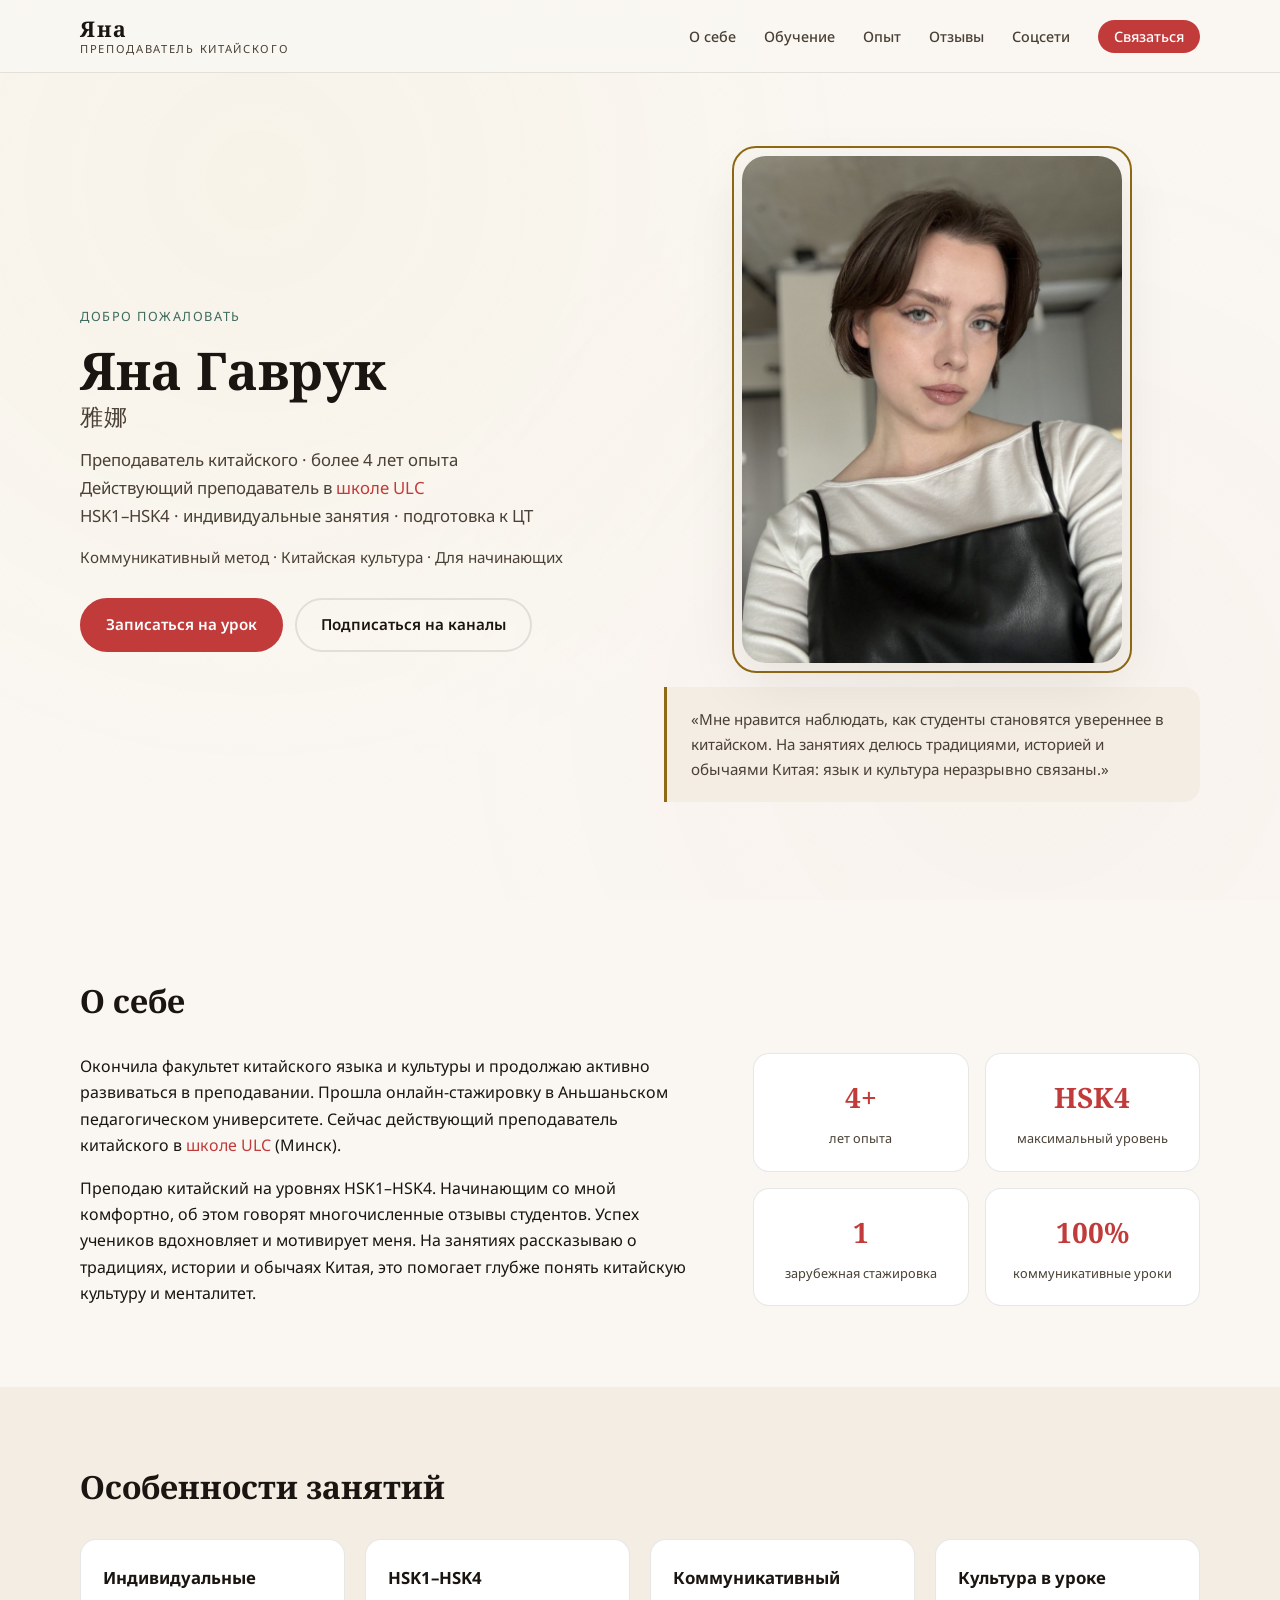
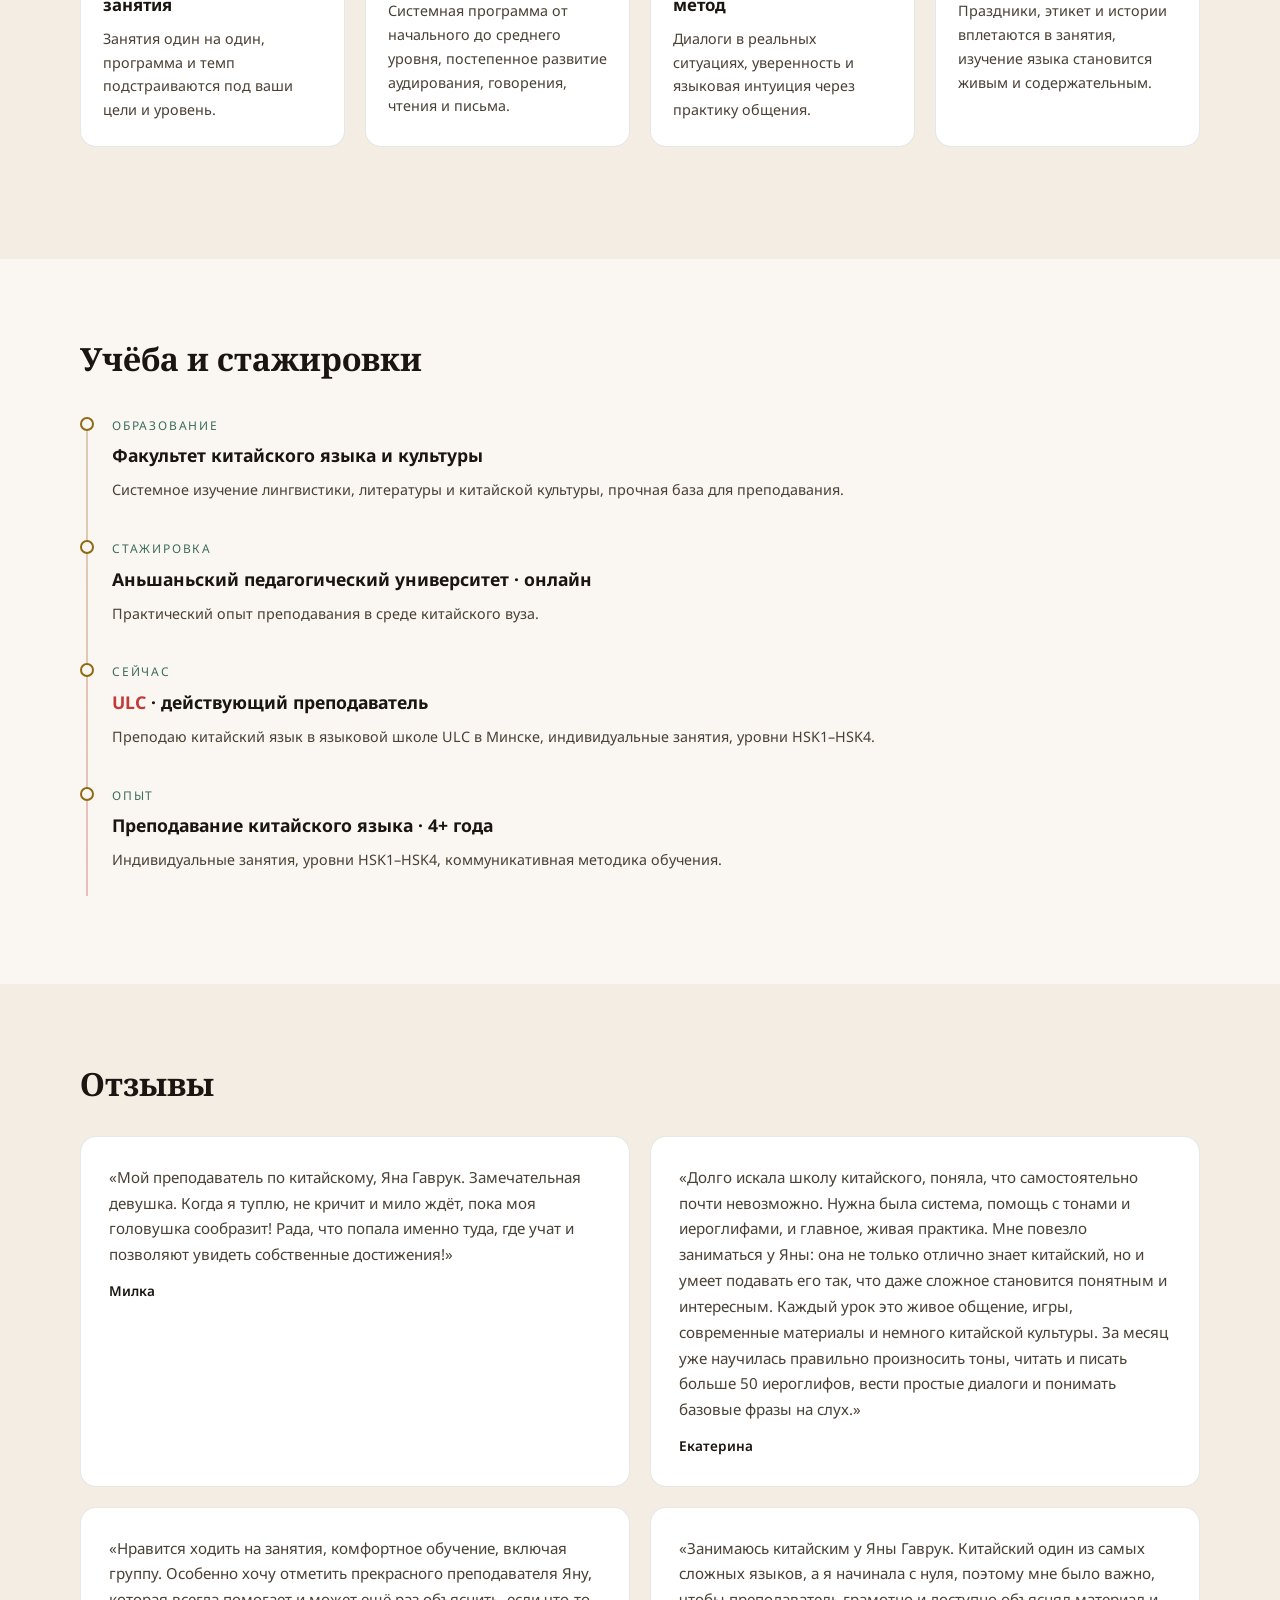
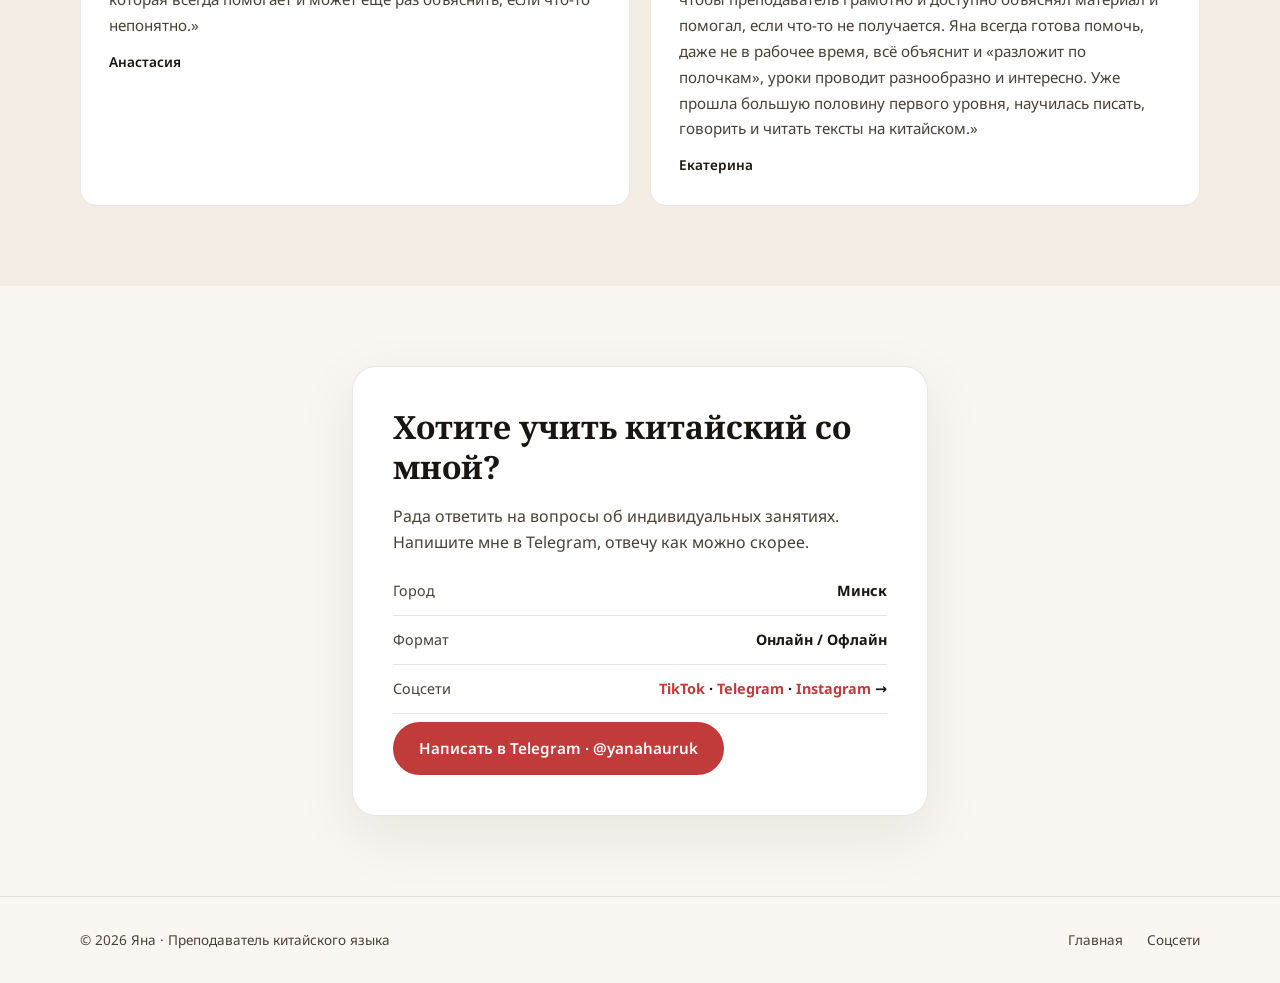
==== commit 29950582: "Polish portfolio layout, copy, and same-page navigation. Streamline section headings and hero tags, " ====
--- a/index.html
+++ b/index.html
@@ -36,18 +36,14 @@
   <main>
     <section class="hero container">
       <div class="hero-content">
-        <p class="eyebrow">Здравствуйте, добро пожаловать</p>
+        <p class="eyebrow">Добро пожаловать</p>
         <h1>Яна Гаврук <span class="name-ru">雅娜</span></h1>
         <p class="hero-lead">
           Преподаватель китайского · более 4 лет опыта<br />
           Действующий преподаватель в <a href="https://ulc.by/teachers/yana-g" target="_blank" rel="noopener noreferrer">школе ULC</a><br />
           HSK1–HSK4 · индивидуальные занятия · подготовка к ЦТ
         </p>
-        <div class="hero-tags">
-          <span>Коммуникативный метод</span>
-          <span>Китайская культура</span>
-          <span>Для начинающих</span>
-        </div>
+        <p class="hero-tags">Коммуникативный метод · Китайская культура · Для начинающих</p>
         <div class="hero-actions">
           <a href="#contact" class="btn btn-primary">Записаться на урок</a>
           <a href="social.html" class="btn btn-ghost">Подписаться на каналы</a>
@@ -66,27 +62,26 @@
           <div class="photo-accent"></div>
         </div>
         <blockquote class="hero-quote">
-          «Мне нравится наблюдать, как студенты становятся увереннее в китайском. На занятиях делюсь традициями, историей и обычаями Китая — язык и культура неразрывно связаны.»
+          «Мне нравится наблюдать, как студенты становятся увереннее в китайском. На занятиях делюсь традициями, историей и обычаями Китая: язык и культура неразрывно связаны.»
         </blockquote>
       </div>
     </section>
 
     <section id="about" class="section container">
       <div class="section-head">
-        <span class="section-label">О себе</span>
-        <h2>С любовью преподаю китайский, сопровождая каждый шаг</h2>
+        <h2>О себе</h2>
       </div>
       <div class="about-grid">
         <div class="about-text">
           <p>
             Окончила факультет китайского языка и культуры и продолжаю активно развиваться в преподавании.
             Прошла онлайн-стажировку в Аньшаньском педагогическом университете.
-            Сейчас — действующий преподаватель китайского в <a href="https://ulc.by/teachers/yana-g" target="_blank" rel="noopener noreferrer">школе ULC</a> (Минск).
+            Сейчас действующий преподаватель китайского в <a href="https://ulc.by/teachers/yana-g" target="_blank" rel="noopener noreferrer">школе ULC</a> (Минск).
           </p>
           <p>
-            Преподаю китайский на уровнях HSK1–HSK4. Начинающим со мной комфортно —
+            Преподаю китайский на уровнях HSK1–HSK4. Начинающим со мной комфортно,
             об этом говорят многочисленные отзывы студентов. Успех учеников вдохновляет и мотивирует меня.
-            На занятиях рассказываю о традициях, истории и обычаях Китая — это помогает глубже понять китайскую культуру и менталитет.
+            На занятиях рассказываю о традициях, истории и обычаях Китая, это помогает глубже понять китайскую культуру и менталитет.
           </p>
         </div>
         <ul class="stats">
@@ -112,30 +107,25 @@
 
     <section id="teaching" class="section section-alt">
       <div class="container">
-        <div class="section-head center">
-          <span class="section-label">Методика</span>
+        <div class="section-head">
           <h2>Особенности занятий</h2>
         </div>
         <div class="cards">
           <article class="card">
-            <div class="card-icon">Г</div>
             <h3>Индивидуальные занятия</h3>
-            <p>Занятия один на один — программа и темп подстраиваются под ваши цели и уровень.</p>
-          </article>
-          <article class="card">
-            <div class="card-icon">У</div>
+            <p>Занятия один на один, программа и темп подстраиваются под ваши цели и уровень.</p>
+          </article>
+          <article class="card">
             <h3>HSK1–HSK4</h3>
-            <p>Системная программа от начального до среднего уровня — постепенное развитие аудирования, говорения, чтения и письма.</p>
-          </article>
-          <article class="card">
-            <div class="card-icon">М</div>
+            <p>Системная программа от начального до среднего уровня, постепенное развитие аудирования, говорения, чтения и письма.</p>
+          </article>
+          <article class="card">
             <h3>Коммуникативный метод</h3>
-            <p>Диалоги в реальных ситуациях — уверенность и языковая интуиция через практику общения.</p>
-          </article>
-          <article class="card">
-            <div class="card-icon">К</div>
+            <p>Диалоги в реальных ситуациях, уверенность и языковая интуиция через практику общения.</p>
+          </article>
+          <article class="card">
             <h3>Культура в уроке</h3>
-            <p>Праздники, этикет и истории вплетаются в занятия — изучение языка становится живым и содержательным.</p>
+            <p>Праздники, этикет и истории вплетаются в занятия, изучение языка становится живым и содержательным.</p>
           </article>
         </div>
       </div>
@@ -143,14 +133,13 @@
 
     <section id="experience" class="section container">
       <div class="section-head">
-        <span class="section-label">Образование</span>
         <h2>Учёба и стажировки</h2>
       </div>
       <ol class="timeline">
         <li>
           <time>Образование</time>
           <h3>Факультет китайского языка и культуры</h3>
-          <p>Системное изучение лингвистики, литературы и китайской культуры — прочная база для преподавания.</p>
+          <p>Системное изучение лингвистики, литературы и китайской культуры, прочная база для преподавания.</p>
         </li>
         <li>
           <time>Стажировка</time>
@@ -160,7 +149,7 @@
         <li>
           <time>Сейчас</time>
           <h3><a href="https://ulc.by/teachers/yana-g" target="_blank" rel="noopener noreferrer">ULC</a> · действующий преподаватель</h3>
-          <p>Преподаю китайский язык в языковой школе ULC в Минске — индивидуальные занятия, уровни HSK1–HSK4.</p>
+          <p>Преподаю китайский язык в языковой школе ULC в Минске, индивидуальные занятия, уровни HSK1–HSK4.</p>
         </li>
         <li>
           <time>Опыт</time>
@@ -172,34 +161,33 @@
 
     <section id="reviews" class="section section-alt">
       <div class="container">
-        <div class="section-head center">
-          <span class="section-label">Отзывы студентов</span>
-          <h2>Голоса из класса</h2>
+        <div class="section-head">
+          <h2>Отзывы</h2>
         </div>
         <div class="reviews">
           <figure class="review">
             <blockquote>
-              «Мой преподаватель по китайскому — Яна Гаврук. Замечательная девушка. Когда я туплю, не кричит и мило ждёт, пока моя головушка сообразит! Рада, что попала именно туда, где учат и позволяют увидеть собственные достижения!»
-            </blockquote>
-            <figcaption>— Милка</figcaption>
-          </figure>
-          <figure class="review">
-            <blockquote>
-              «Долго искала школу китайского — поняла, что самостоятельно почти невозможно. Нужна была система, помощь с тонами и иероглифами, и главное — живая практика. Мне повезло заниматься у Яны: она не только отлично знает китайский, но и умеет подавать его так, что даже сложное становится понятным и интересным. Каждый урок — живое общение, игры, современные материалы и немного китайской культуры. За месяц уже научилась правильно произносить тоны, читать и писать больше 50 иероглифов, вести простые диалоги и понимать базовые фразы на слух.»
-            </blockquote>
-            <figcaption>— Екатерина</figcaption>
+              «Мой преподаватель по китайскому, Яна Гаврук. Замечательная девушка. Когда я туплю, не кричит и мило ждёт, пока моя головушка сообразит! Рада, что попала именно туда, где учат и позволяют увидеть собственные достижения!»
+            </blockquote>
+            <figcaption>Милка</figcaption>
+          </figure>
+          <figure class="review">
+            <blockquote>
+              «Долго искала школу китайского, поняла, что самостоятельно почти невозможно. Нужна была система, помощь с тонами и иероглифами, и главное, живая практика. Мне повезло заниматься у Яны: она не только отлично знает китайский, но и умеет подавать его так, что даже сложное становится понятным и интересным. Каждый урок это живое общение, игры, современные материалы и немного китайской культуры. За месяц уже научилась правильно произносить тоны, читать и писать больше 50 иероглифов, вести простые диалоги и понимать базовые фразы на слух.»
+            </blockquote>
+            <figcaption>Екатерина</figcaption>
           </figure>
           <figure class="review">
             <blockquote>
               «Нравится ходить на занятия, комфортное обучение, включая группу. Особенно хочу отметить прекрасного преподавателя Яну, которая всегда помогает и может ещё раз объяснить, если что-то непонятно.»
             </blockquote>
-            <figcaption>— Анастасия</figcaption>
-          </figure>
-          <figure class="review">
-            <blockquote>
-              «Занимаюсь китайским у Яны Гаврук. Китайский — один из самых сложных языков, а я начинала с нуля, поэтому мне было важно, чтобы преподаватель грамотно и доступно объяснял материал и помогал, если что-то не получается. Яна всегда готова помочь, даже не в рабочее время, всё объяснит и «разложит по полочкам», уроки проводит разнообразно и интересно. Уже прошла большую половину первого уровня — научилась писать, говорить и читать тексты на китайском.»
-            </blockquote>
-            <figcaption>— Екатерина</figcaption>
+            <figcaption>Анастасия</figcaption>
+          </figure>
+          <figure class="review">
+            <blockquote>
+              «Занимаюсь китайским у Яны Гаврук. Китайский один из самых сложных языков, а я начинала с нуля, поэтому мне было важно, чтобы преподаватель грамотно и доступно объяснял материал и помогал, если что-то не получается. Яна всегда готова помочь, даже не в рабочее время, всё объяснит и «разложит по полочкам», уроки проводит разнообразно и интересно. Уже прошла большую половину первого уровня, научилась писать, говорить и читать тексты на китайском.»
+            </blockquote>
+            <figcaption>Екатерина</figcaption>
           </figure>
         </div>
       </div>
@@ -207,9 +195,8 @@
 
     <section id="contact" class="section container">
       <div class="contact-box">
-        <span class="section-label">Связаться</span>
         <h2>Хотите учить китайский со мной?</h2>
-        <p>Рада ответить на вопросы об индивидуальных занятиях. Напишите мне в Telegram — отвечу как можно скорее.</p>
+        <p>Рада ответить на вопросы об индивидуальных занятиях. Напишите мне в Telegram, отвечу как можно скорее.</p>
         <ul class="contact-meta">
           <li>
             <span>Город</span>
--- a/styles.css
+++ b/styles.css
@@ -6,8 +6,9 @@
   --paper-alt: #f3ede4;
   --red: #c23b3b;
   --red-deep: #9b2c2c;
-  --gold: #c9a227;
-  --gold-light: #e8d48b;
+  --gold: #8f6914;
+  --gold-light: #c9a227;
+  --gold-border: rgba(143, 105, 20, 0.35);
   --jade: #3d6b5e;
   --border: rgba(26, 21, 16, 0.1);
   --shadow: 0 20px 60px rgba(26, 21, 16, 0.08);
@@ -25,10 +26,18 @@
 
 body {
   font-family: var(--font-sans);
+  font-size: 1rem;
   color: var(--ink);
   background: var(--paper);
-  line-height: 1.7;
+  line-height: 1.65;
+  min-height: 100vh;
+  display: flex;
+  flex-direction: column;
   -webkit-font-smoothing: antialiased;
+}
+
+main {
+  flex: 1;
 }
 
 a { color: var(--red); text-decoration: none; transition: color 0.2s; }
@@ -185,15 +194,16 @@
 }
 
 .eyebrow {
-  font-size: 0.85rem;
+  font-size: 0.8rem;
   color: var(--jade);
-  letter-spacing: 0.2em;
+  letter-spacing: 0.12em;
   margin-bottom: 0.75rem;
+  text-transform: uppercase;
 }
 
 .hero h1 {
   font-family: var(--font-serif);
-  font-size: clamp(2.5rem, 5vw, 3.75rem);
+  font-size: clamp(2.25rem, 4.5vw, 3.25rem);
   font-weight: 700;
   line-height: 1.15;
   margin-bottom: 1rem;
@@ -210,24 +220,15 @@
 }
 
 .hero-lead {
-  font-size: 1.1rem;
-  color: var(--ink-soft);
-  margin-bottom: 1.5rem;
+  font-size: 1.05rem;
+  color: var(--ink-soft);
+  margin-bottom: 1rem;
 }
 
 .hero-tags {
-  display: flex;
-  flex-wrap: wrap;
-  gap: 0.5rem;
-  margin-bottom: 2rem;
-}
-.hero-tags span {
-  padding: 0.35rem 0.85rem;
-  background: var(--paper-alt);
-  border: 1px solid var(--border);
-  border-radius: 999px;
-  font-size: 0.8rem;
-  color: var(--ink-soft);
+  font-size: 0.95rem;
+  color: var(--ink-soft);
+  margin-bottom: 1.75rem;
 }
 
 .hero-actions { display: flex; flex-wrap: wrap; gap: 0.75rem; }
@@ -255,11 +256,11 @@
 
 .photo-accent {
   position: absolute;
-  inset: -12px -12px 12px 12px;
+  inset: -10px;
   border: 2px solid var(--gold);
   border-radius: var(--radius-lg);
-  opacity: 0.35;
   z-index: 0;
+  pointer-events: none;
 }
 
 .hero-quote {
@@ -268,33 +269,23 @@
   background: var(--paper-alt);
   border-left: 3px solid var(--gold);
   border-radius: 0 var(--radius) var(--radius) 0;
-  font-family: var(--font-serif);
   font-size: 0.95rem;
   color: var(--ink-soft);
-  font-style: italic;
 }
 
 /* ── Sections ── */
 .section { padding: 5rem 0; }
 .section-alt { background: var(--paper-alt); }
 
-.section-head { margin-bottom: 2.5rem; }
-.section-head.center { text-align: center; }
-
-.section-label {
-  display: inline-block;
-  font-size: 0.8rem;
-  letter-spacing: 0.2em;
-  color: var(--gold);
-  margin-bottom: 0.5rem;
-  text-transform: uppercase;
-}
+.section-head { margin-bottom: 2rem; }
 
 .section-head h2,
-.social-page h1 {
+.social-page h1,
+.contact-box h2 {
   font-family: var(--font-serif);
-  font-size: clamp(1.75rem, 3vw, 2.25rem);
+  font-size: clamp(1.5rem, 2.5vw, 2rem);
   font-weight: 700;
+  line-height: 1.25;
 }
 
 .page-intro {
@@ -354,38 +345,18 @@
 }
 
 .card {
-  padding: 1.75rem 1.5rem;
+  padding: 1.5rem 1.35rem;
   background: #fff;
   border-radius: var(--radius);
   border: 1px solid var(--border);
-  transition: transform 0.25s, box-shadow 0.25s;
-}
-.card:hover {
-  transform: translateY(-4px);
-  box-shadow: var(--shadow);
-}
-
-.card-icon {
-  width: 40px;
-  height: 40px;
-  display: flex;
-  align-items: center;
-  justify-content: center;
-  background: var(--red);
-  color: #fff;
-  border-radius: 10px;
-  font-family: var(--font-serif);
-  font-weight: 700;
-  font-size: 1rem;
-  margin-bottom: 1rem;
 }
 
 .card h3 {
-  font-size: 1rem;
+  font-size: 1.05rem;
   margin-bottom: 0.5rem;
 }
 .card p {
-  font-size: 0.875rem;
+  font-size: 0.9rem;
   color: var(--ink-soft);
 }
 
@@ -438,7 +409,7 @@
 /* ── Reviews ── */
 .reviews {
   display: grid;
-  grid-template-columns: repeat(3, 1fr);
+  grid-template-columns: repeat(2, 1fr);
   gap: 1.25rem;
 }
 
@@ -449,15 +420,15 @@
   border: 1px solid var(--border);
 }
 .review blockquote {
-  font-family: var(--font-serif);
   font-size: 0.95rem;
   color: var(--ink-soft);
-  margin-bottom: 1rem;
-  line-height: 1.8;
+  margin-bottom: 0.75rem;
+  line-height: 1.7;
 }
 .review figcaption {
-  font-size: 0.8rem;
-  color: var(--gold);
+  font-size: 0.85rem;
+  font-weight: 600;
+  color: var(--ink);
 }
 
 /* ── Contact ── */
@@ -498,7 +469,10 @@
 }
 
 /* ── Social page ── */
-.social-page .section { padding-top: 3rem; }
+.social-page .section {
+  padding-top: 3rem;
+  padding-bottom: 4rem;
+}
 
 .social-grid {
   display: grid;
@@ -547,8 +521,9 @@
 
 .social-card h2 {
   font-family: var(--font-serif);
-  font-size: 1.35rem;
-}
+  font-size: 1.2rem;
+}
+
 .social-handle {
   font-size: 0.85rem;
   color: var(--ink-soft);
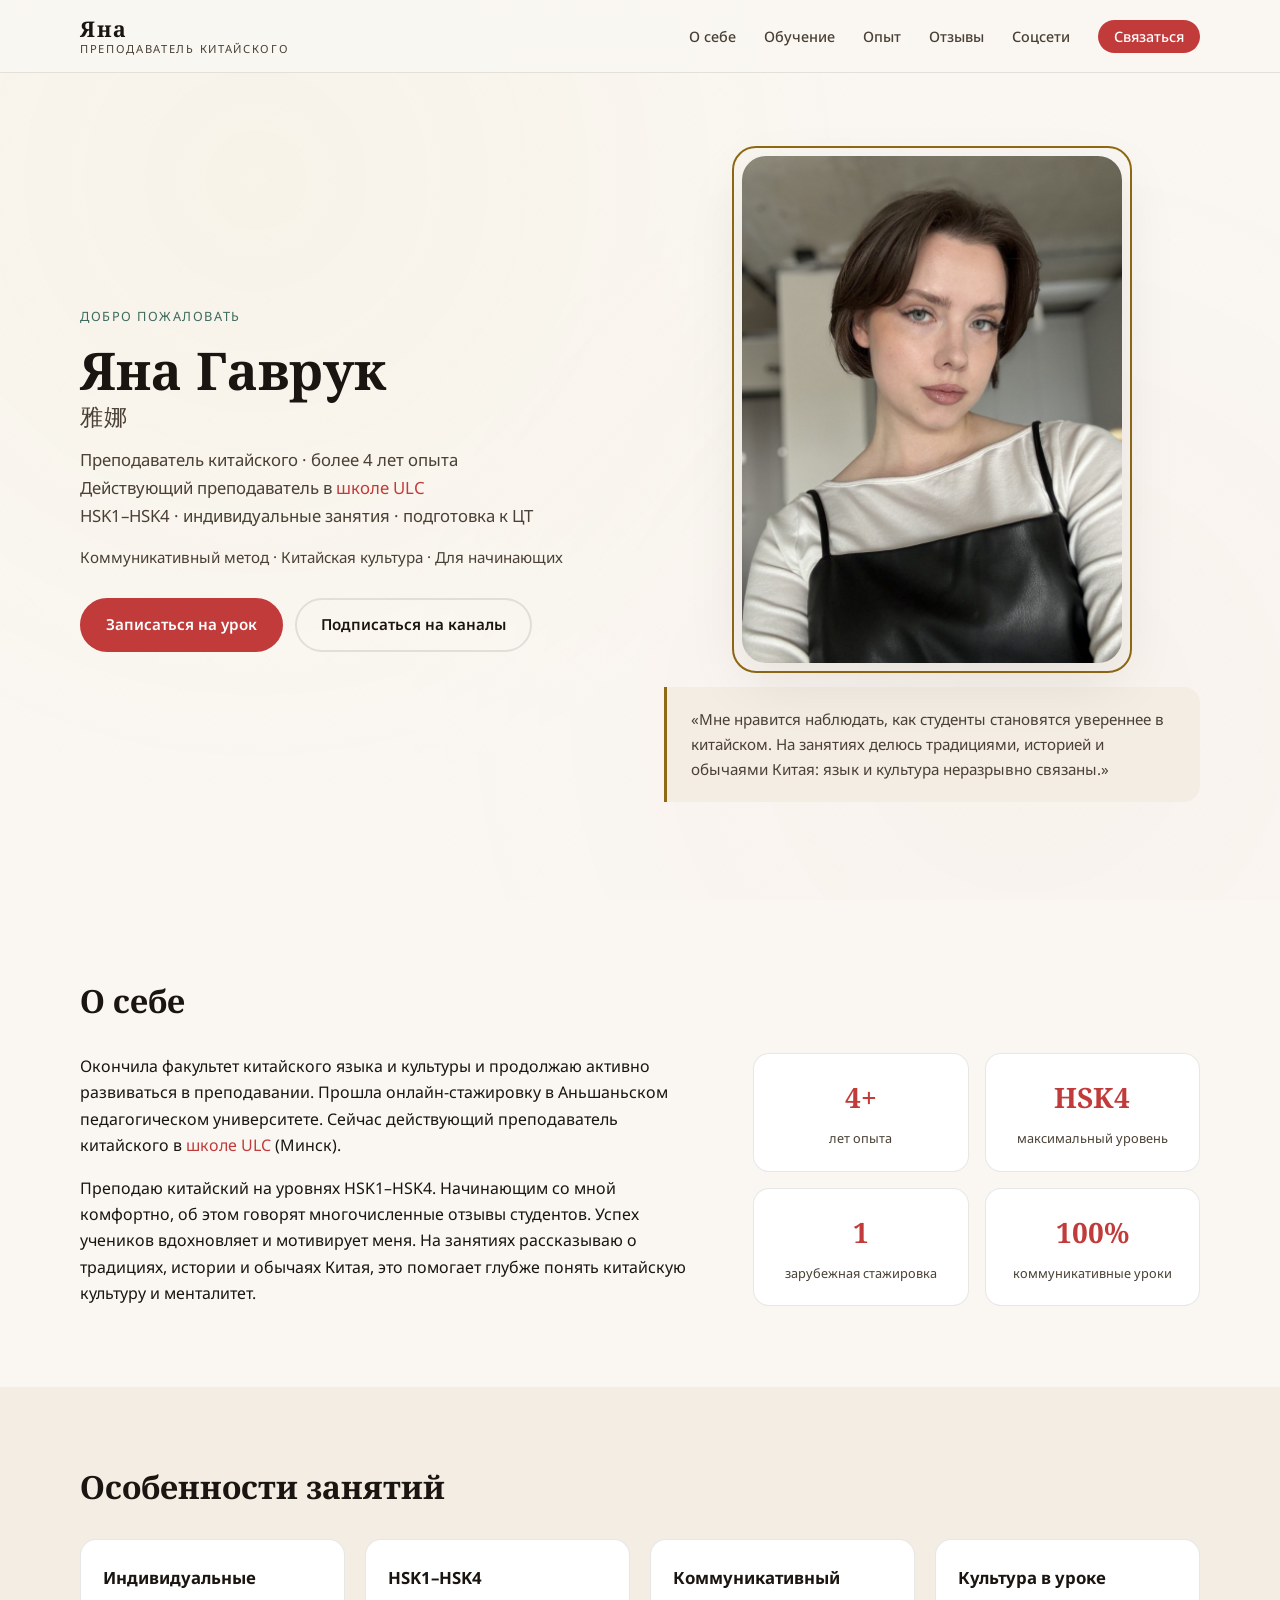
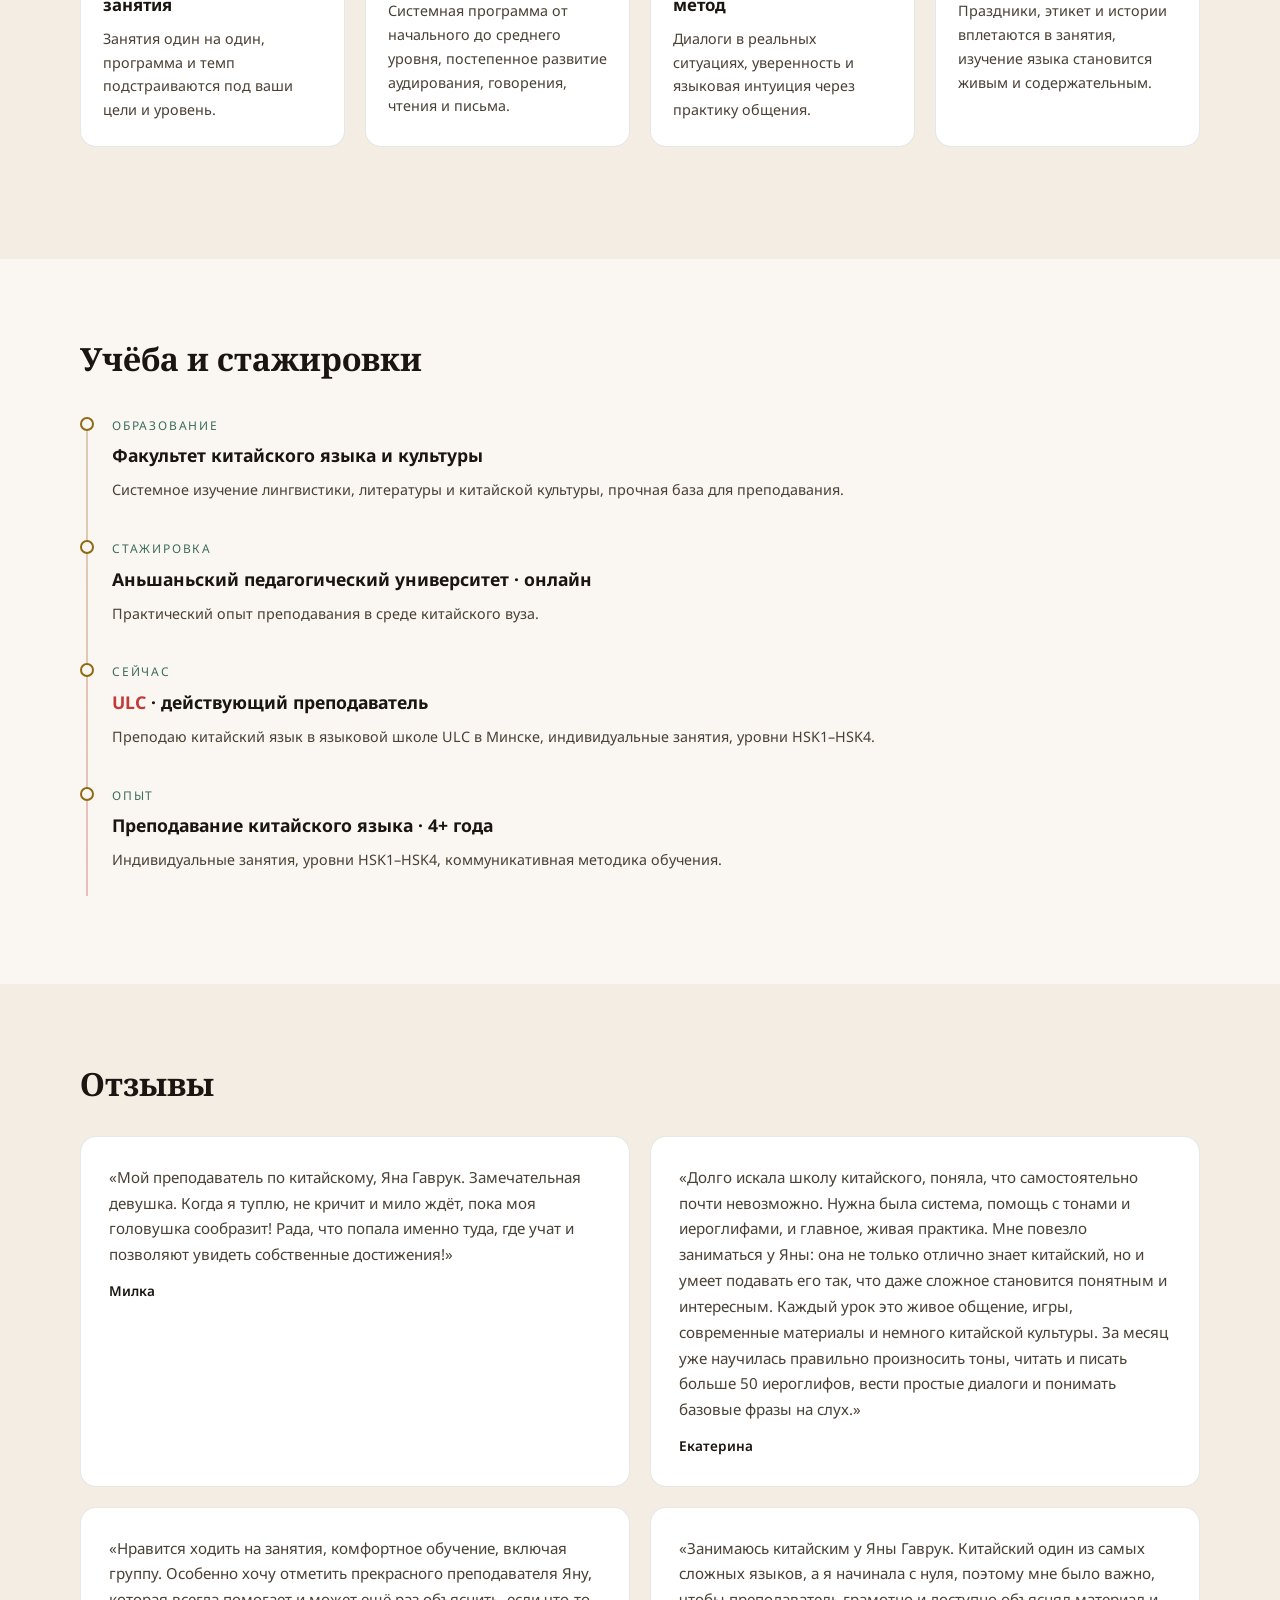
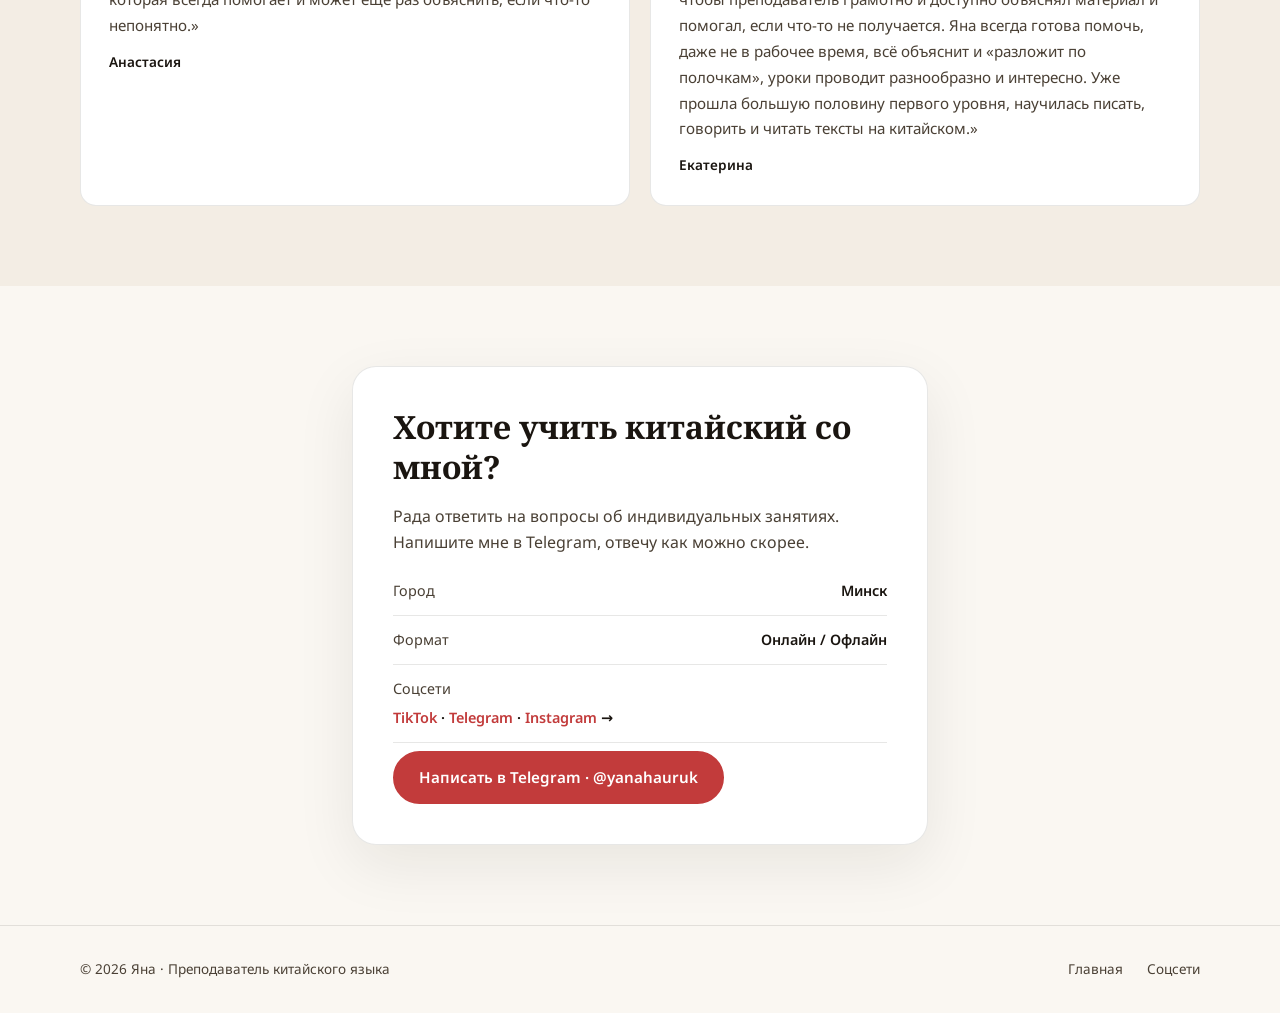
==== commit 25595966: "Fix contact social row overlap on iPhone Safari. Use mobile-first grid layout so Соцсети and links a" ====
--- a/index.html
+++ b/index.html
@@ -206,13 +206,9 @@
             <span>Формат</span>
             <strong>Онлайн / Офлайн</strong>
           </li>
-          <li>
+          <li class="contact-meta-social">
             <span>Соцсети</span>
-            <strong>
-              <a href="https://www.tiktok.com/@hanyu_secret" target="_blank" rel="noopener noreferrer">TikTok</a> ·
-              <a href="https://t.me/chinesevibez" target="_blank" rel="noopener noreferrer">Telegram</a> ·
-              <a href="https://www.instagram.com/hanyu.secret" target="_blank" rel="noopener noreferrer">Instagram</a> →
-            </strong>
+            <strong><a href="https://www.tiktok.com/@hanyu_secret" target="_blank" rel="noopener noreferrer">TikTok</a> · <a href="https://t.me/chinesevibez" target="_blank" rel="noopener noreferrer">Telegram</a> · <a href="https://www.instagram.com/hanyu.secret" target="_blank" rel="noopener noreferrer">Instagram</a> →</strong>
           </li>
         </ul>
         <a href="https://t.me/yanahauruk" class="btn btn-primary contact-telegram" target="_blank" rel="noopener noreferrer">Написать в Telegram · @yanahauruk</a>
--- a/styles.css
+++ b/styles.css
@@ -453,13 +453,38 @@
   gap: 0.75rem;
 }
 .contact-meta li {
-  display: flex;
-  justify-content: space-between;
+  display: grid;
+  grid-template-columns: 1fr;
+  gap: 0.35rem;
   padding-bottom: 0.75rem;
   border-bottom: 1px solid var(--border);
   font-size: 0.9rem;
 }
-.contact-meta span { color: var(--ink-soft); }
+.contact-meta span {
+  color: var(--ink-soft);
+}
+.contact-meta strong {
+  display: block;
+  font-weight: 600;
+  min-width: 0;
+  overflow-wrap: anywhere;
+}
+.contact-meta-social {
+  grid-template-columns: 1fr;
+}
+
+@media (min-width: 640px) {
+  .contact-meta li:not(.contact-meta-social) {
+    grid-template-columns: auto minmax(0, 1fr);
+    gap: 0.35rem 1.25rem;
+    align-items: start;
+  }
+
+  .contact-meta li:not(.contact-meta-social) strong {
+    text-align: right;
+    justify-self: end;
+  }
+}
 
 .form-note {
   font-size: 0.75rem;
@@ -655,4 +680,5 @@
   .stats { grid-template-columns: 1fr 1fr; }
   .preview-grid { grid-template-columns: 1fr 1fr; }
   .footer-inner { flex-direction: column; gap: 1rem; text-align: center; }
-}
+  .contact-box { padding: 1.75rem 1.25rem; }
+}
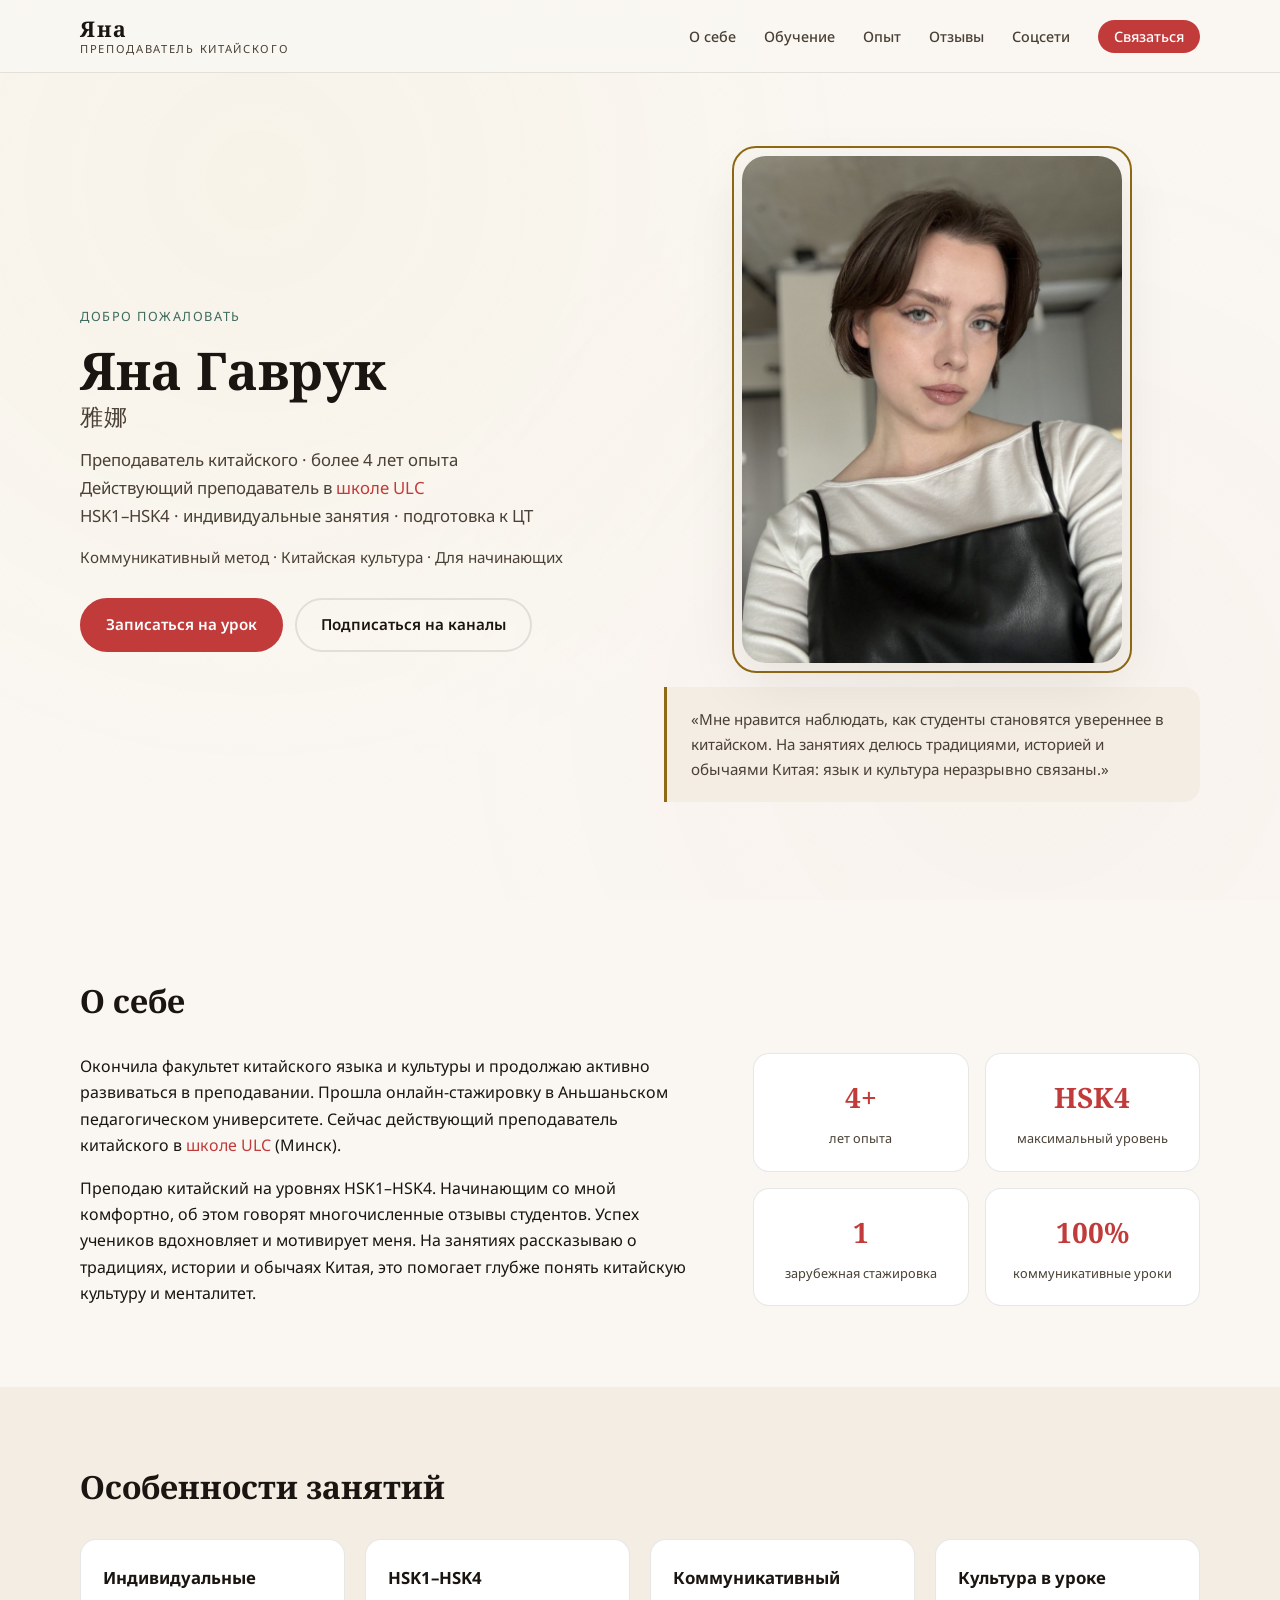
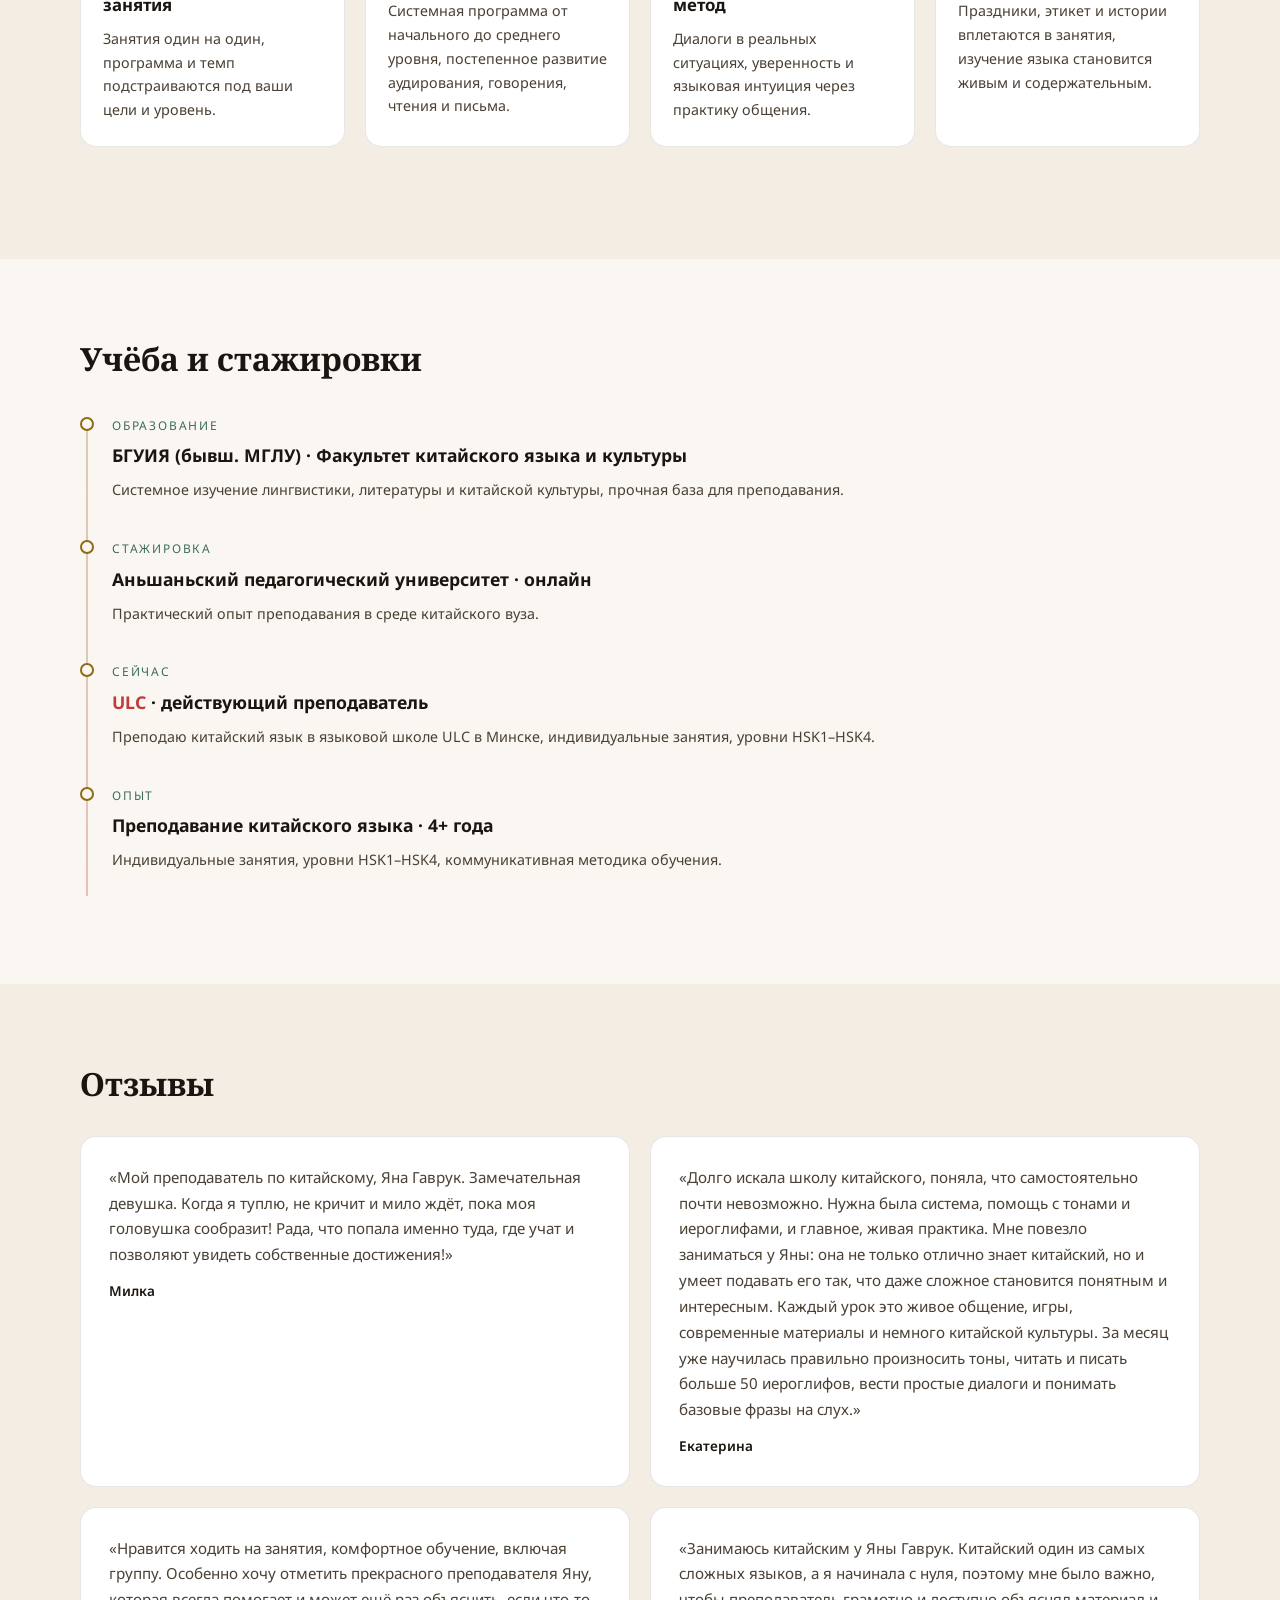
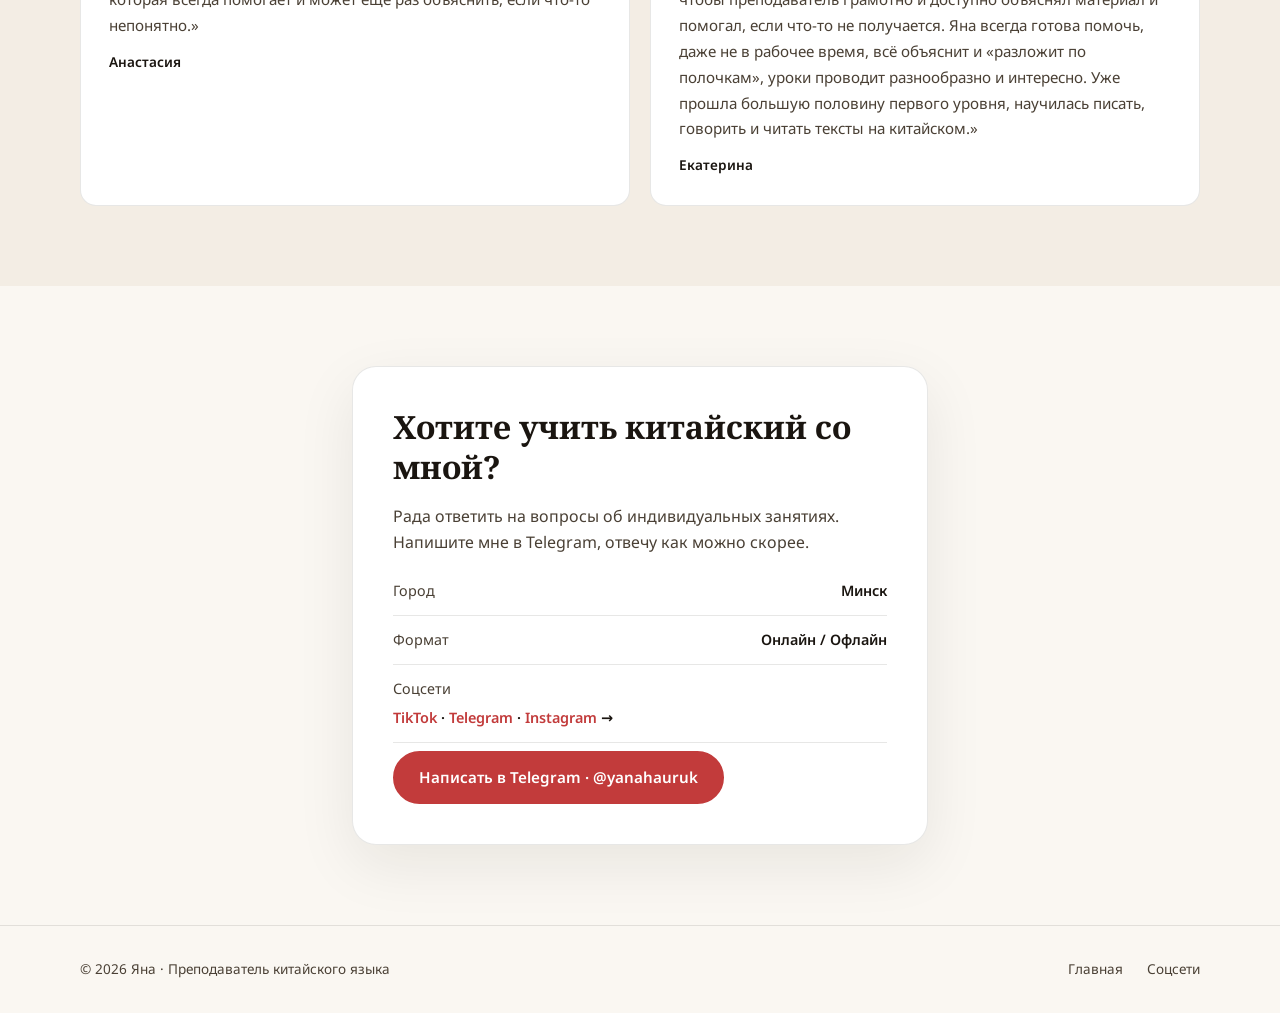
==== commit 1418cf43: "Add BGUIYA university to education timeline. Specify БГУИЯ (бывш. МГЛУ) alongside the Chinese langua" ====
--- a/index.html
+++ b/index.html
@@ -138,7 +138,7 @@
       <ol class="timeline">
         <li>
           <time>Образование</time>
-          <h3>Факультет китайского языка и культуры</h3>
+          <h3>БГУИЯ (бывш. МГЛУ) · Факультет китайского языка и культуры</h3>
           <p>Системное изучение лингвистики, литературы и китайской культуры, прочная база для преподавания.</p>
         </li>
         <li>
